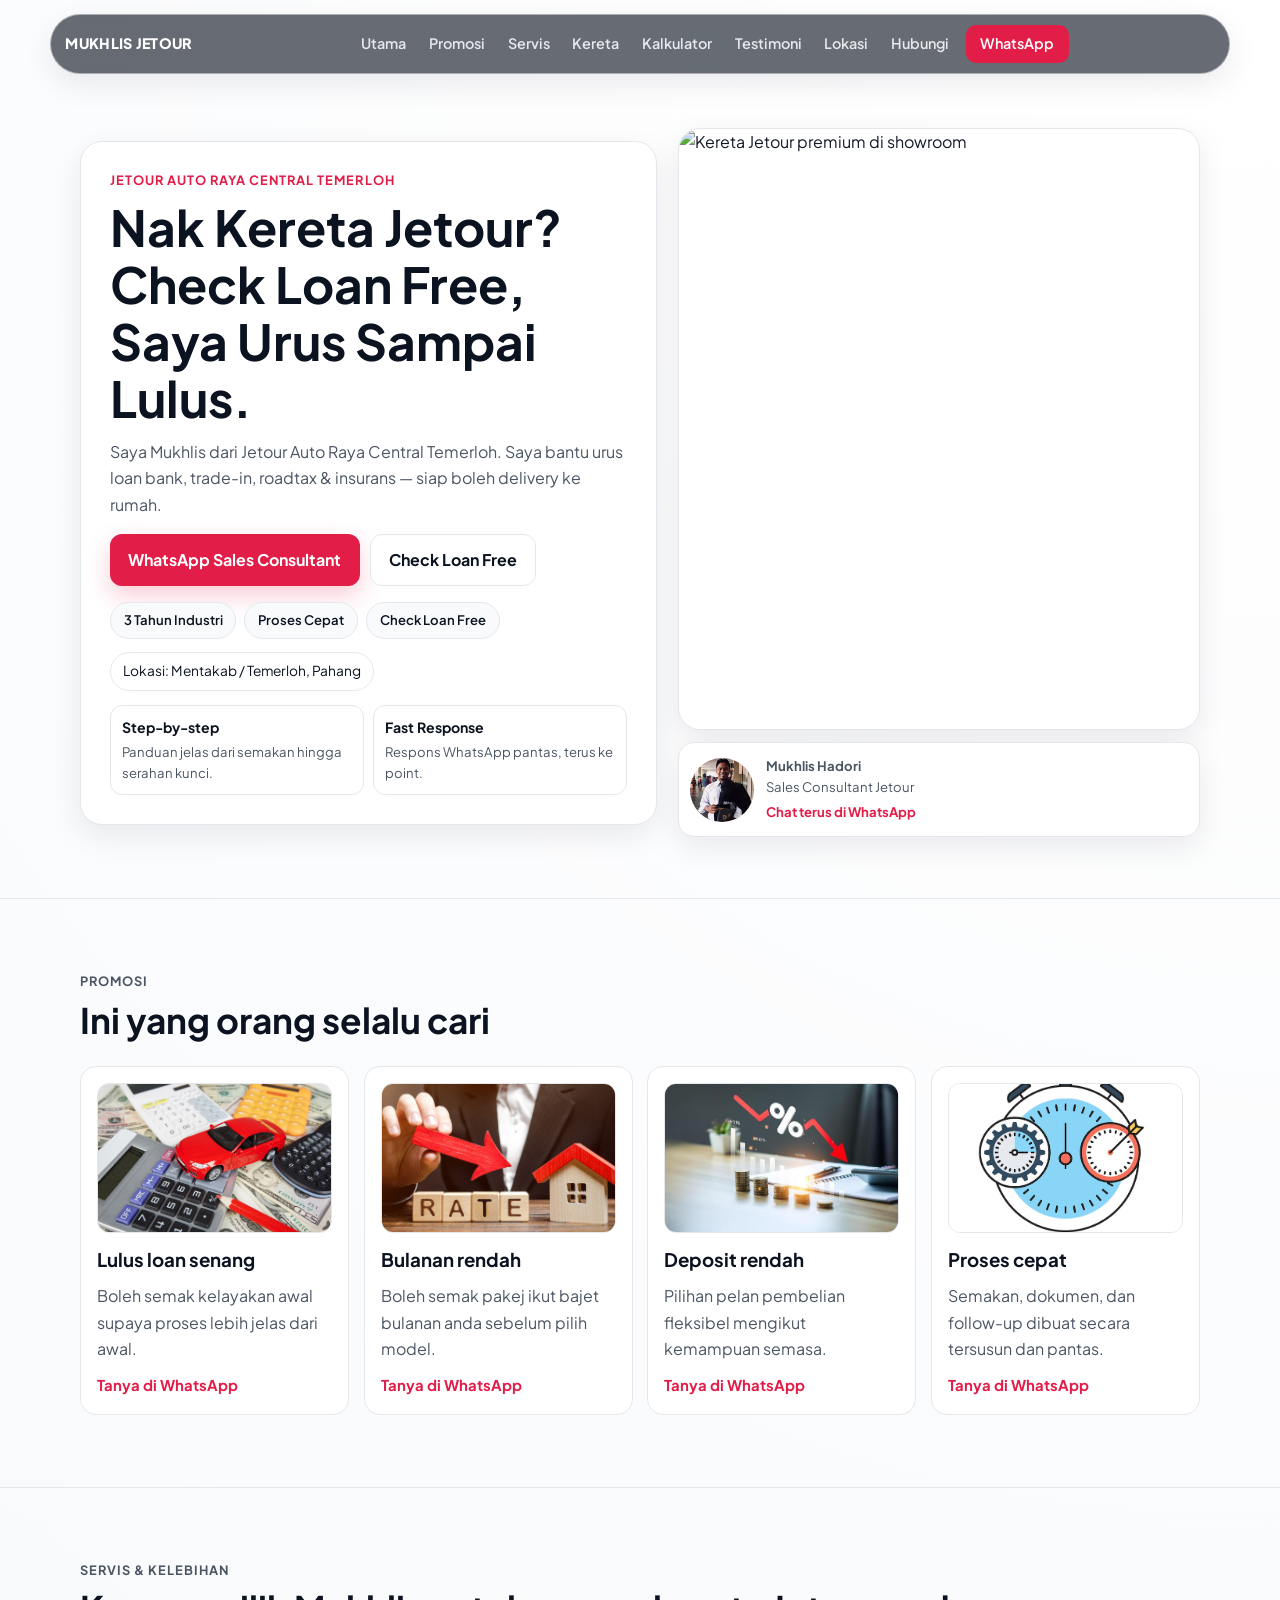
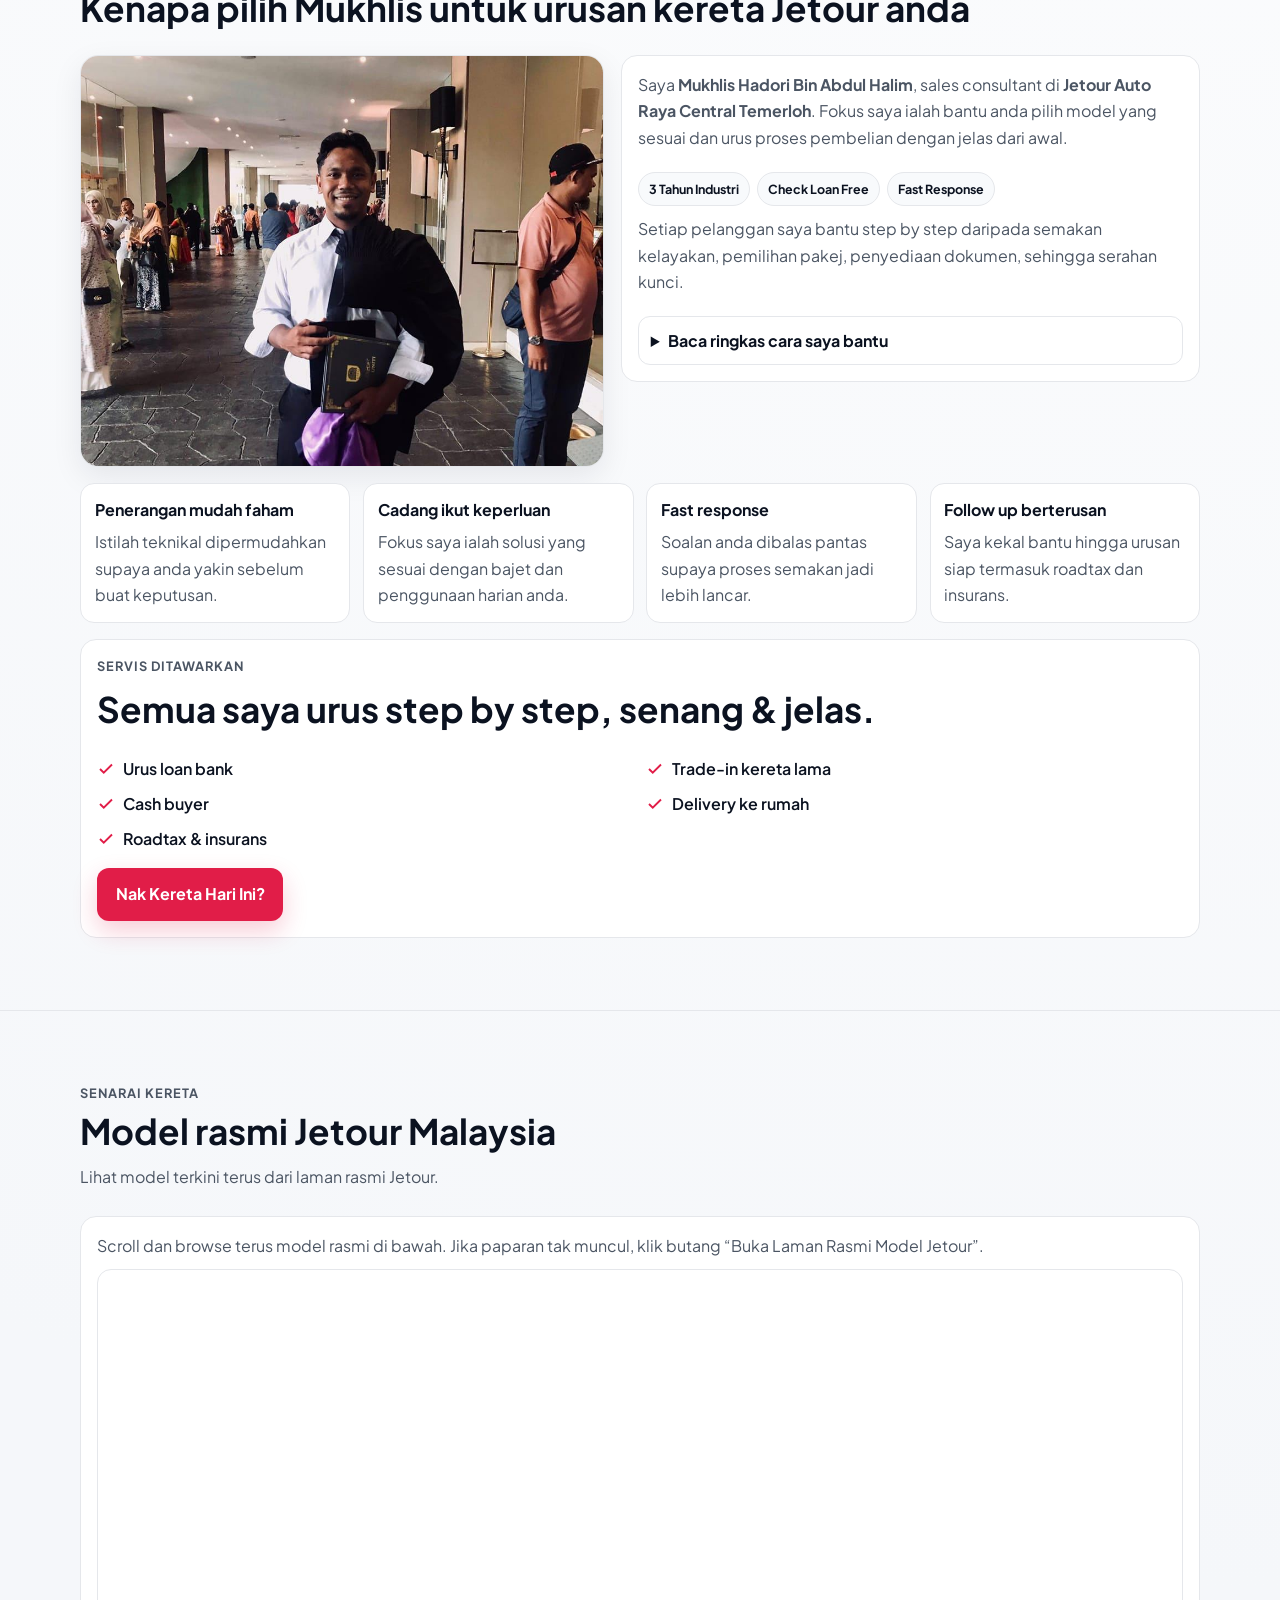
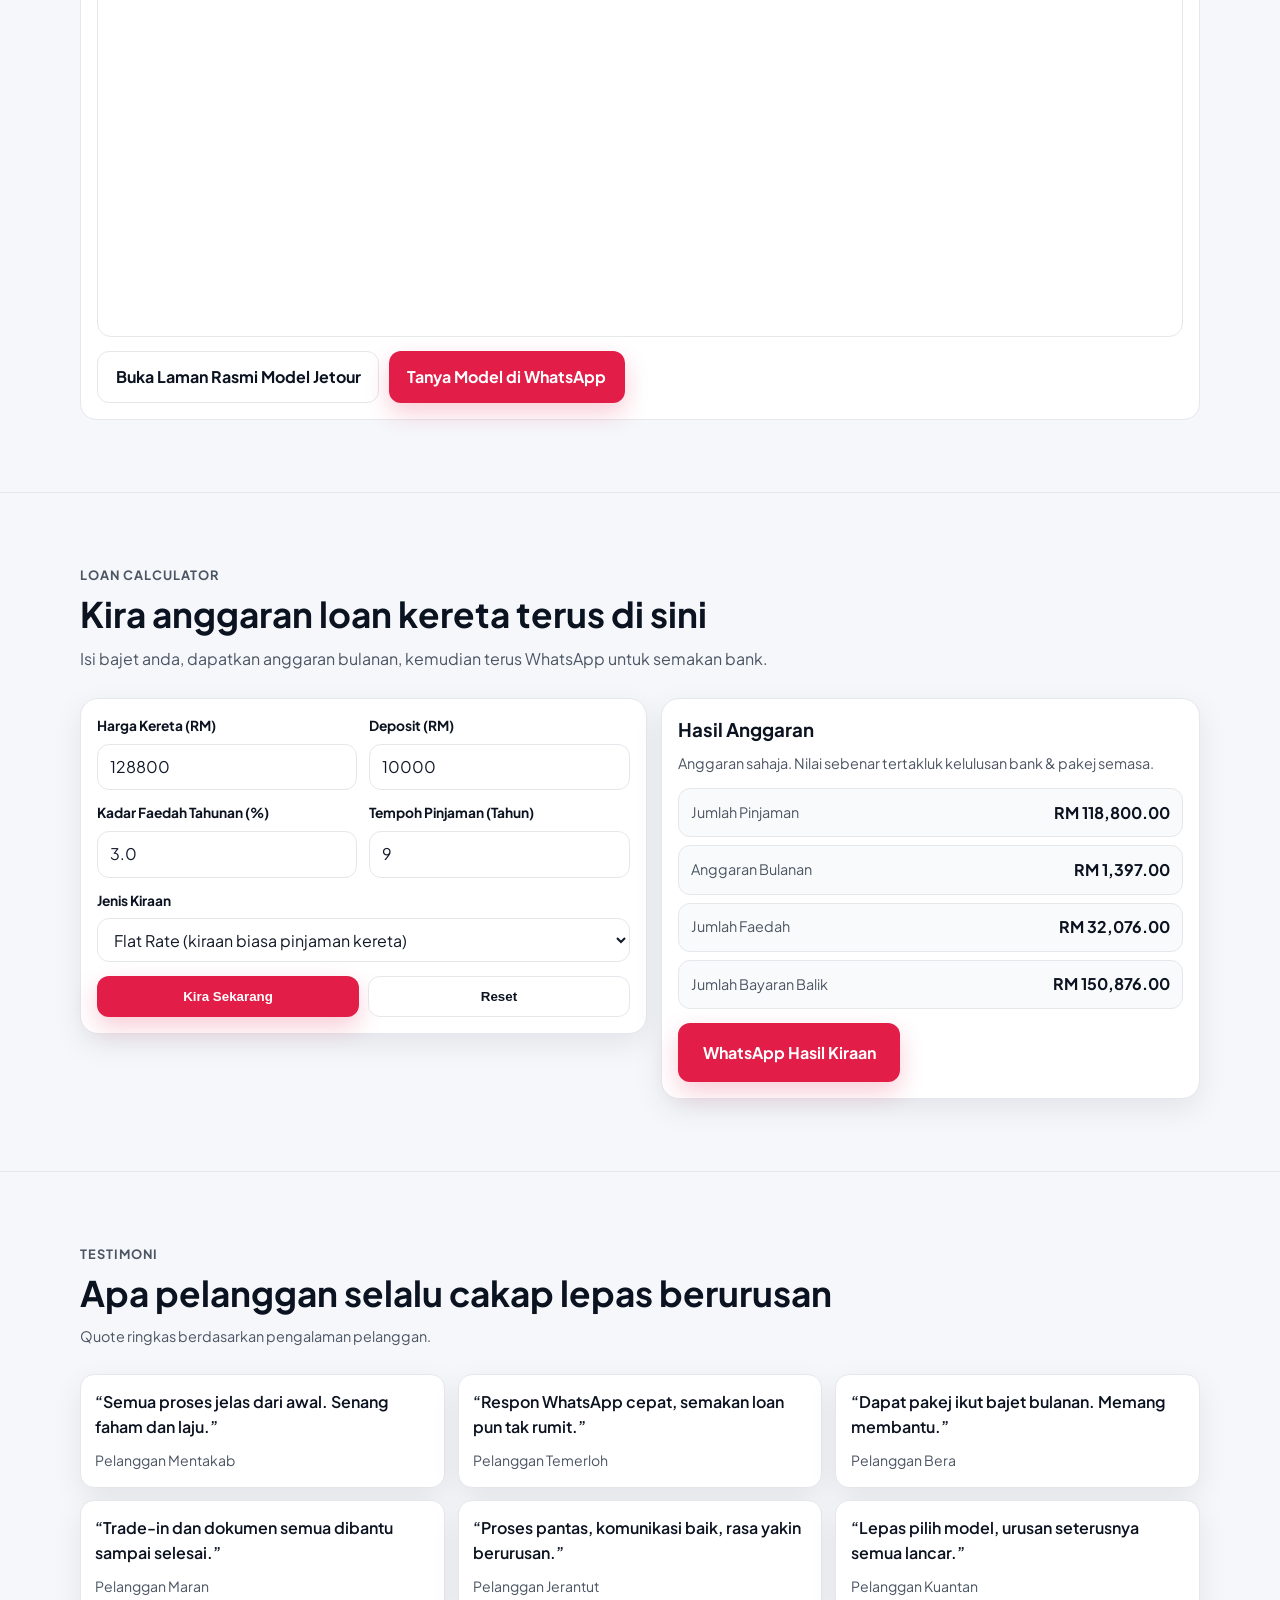
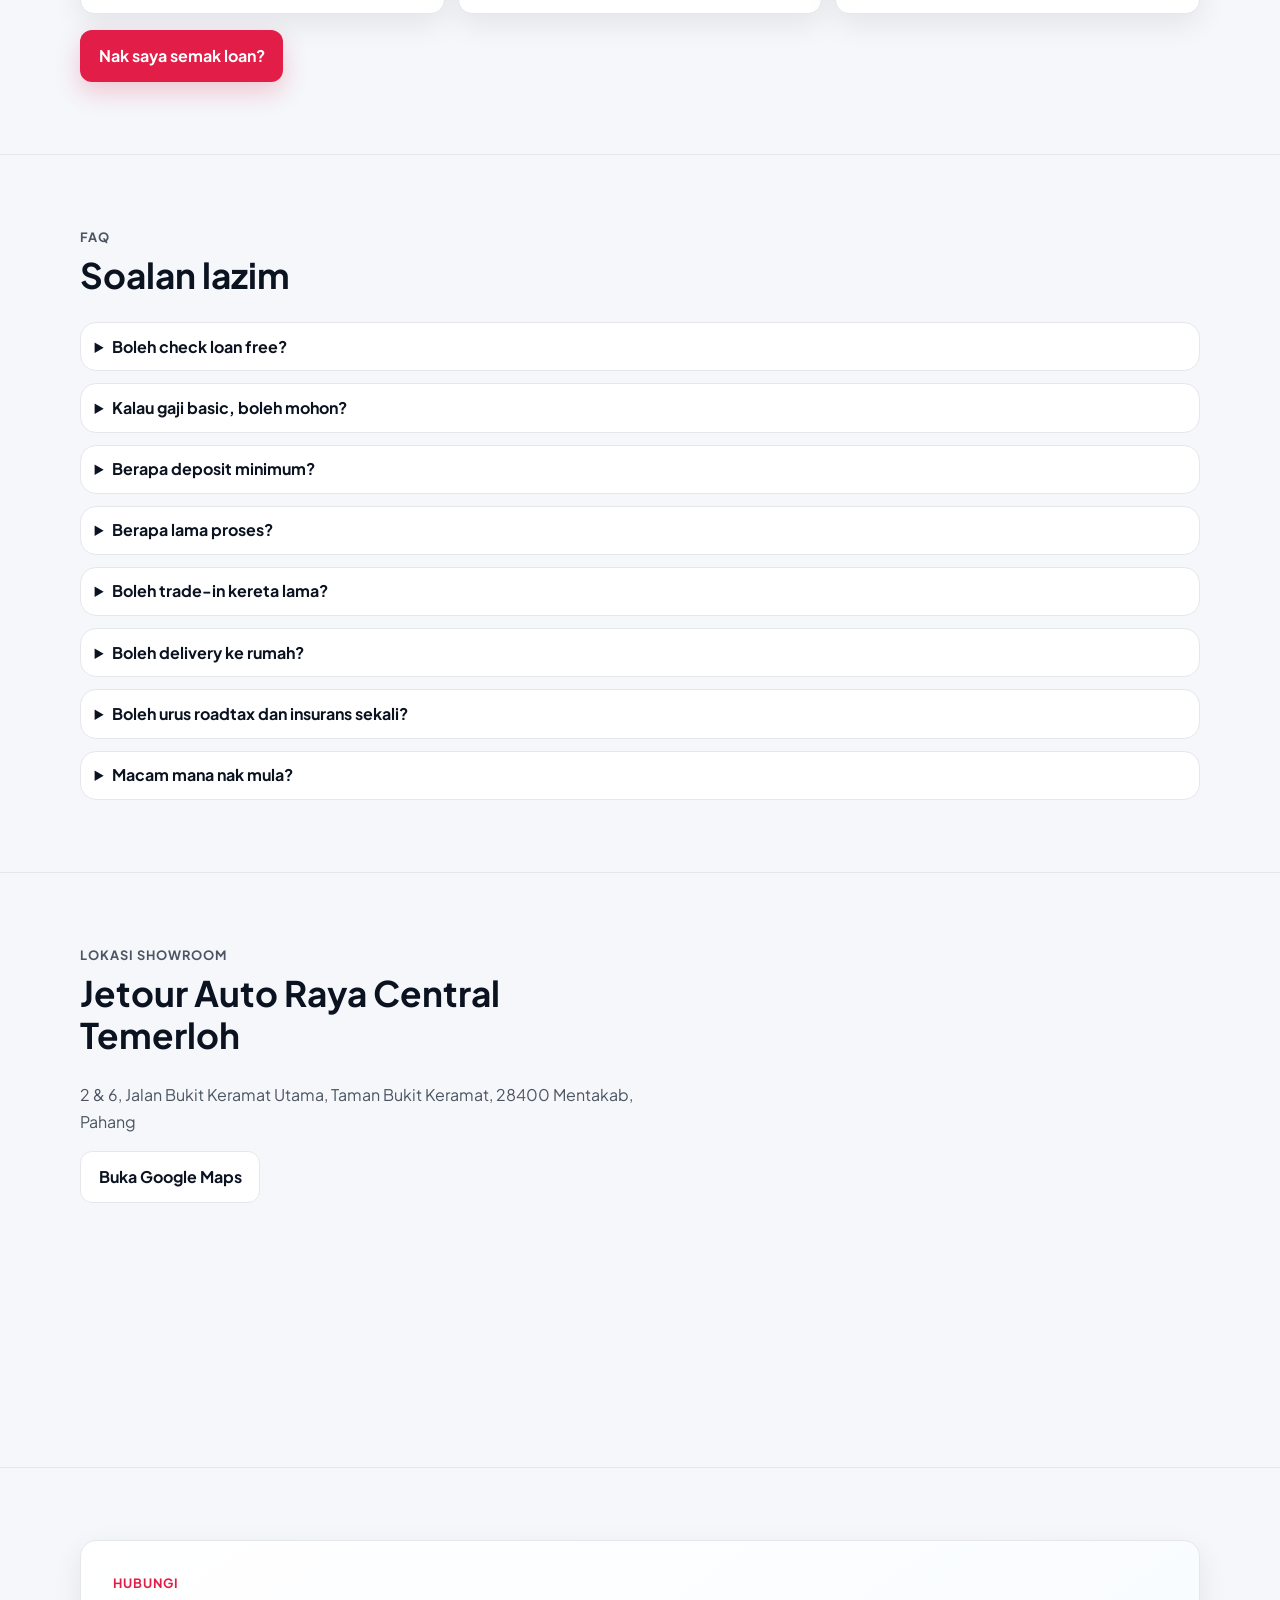
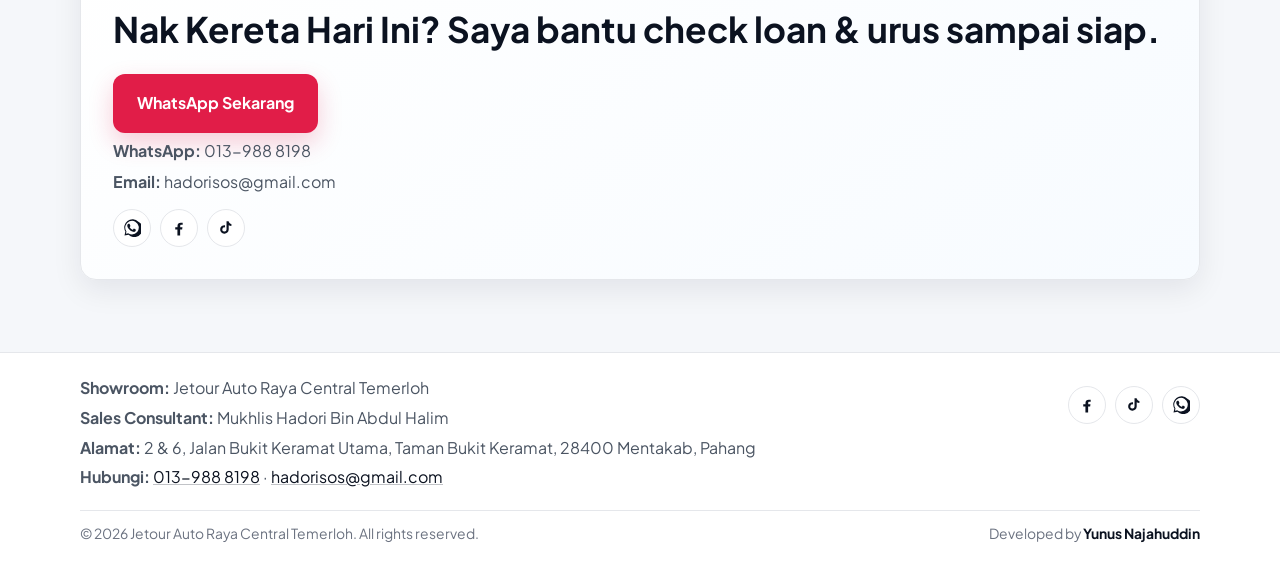
==== index.html @ 00e3b417 "first push" ====
<!DOCTYPE html>
<html lang="ms">
  <head>
    <meta charset="UTF-8" />
    <meta name="viewport" content="width=device-width, initial-scale=1.0" />
    <title>Mukhlis Hadori | Jetour Auto Raya Central Temerloh - Check Loan Free</title>
    <meta
      name="description"
      content="Nak kereta Jetour? Mukhlis dari Jetour Auto Raya Central Temerloh bantu urus check loan free, trade-in, roadtax, insurans dan delivery ke rumah."
    />
    <meta
      name="keywords"
      content="Jetour Temerloh, kereta Jetour Pahang, check loan kereta free, Mukhlis Jetour, dealer kereta Mentakab"
    />
    <meta name="author" content="Mukhlis Hadori Bin Abdul Halim" />
    <link rel="canonical" href="https://jetour-temerloh.pages.dev/" />

    <meta property="og:type" content="website" />
    <meta property="og:title" content="Mukhlis Hadori | Jetour Auto Raya Central Temerloh" />
    <meta
      property="og:description"
      content="Loan senang, bulanan rendah, proses cepat. WhatsApp Mukhlis untuk check loan free kereta Jetour."
    />
    <meta property="og:url" content="https://jetour-temerloh.pages.dev/" />
    <meta property="og:image" content="https://jetour-temerloh.pages.dev/assets/hero-car.jpg" />
    <meta property="og:site_name" content="Jetour Auto Raya Central Temerloh" />

    <meta name="twitter:card" content="summary_large_image" />
    <meta name="twitter:title" content="Mukhlis Hadori | Jetour Auto Raya Central Temerloh" />
    <meta
      name="twitter:description"
      content="Check loan free, urus trade-in, roadtax, insurans, dan delivery kereta Jetour."
    />
    <meta name="twitter:image" content="https://jetour-temerloh.pages.dev/assets/hero-car.jpg" />

    <link rel="preconnect" href="https://fonts.googleapis.com" />
    <link rel="preconnect" href="https://fonts.gstatic.com" crossorigin />
    <link
      href="https://fonts.googleapis.com/css2?family=Plus+Jakarta+Sans:wght@400;500;600;700;800&display=swap"
      rel="stylesheet"
    />
    <link rel="stylesheet" href="styles.css" />
    <script src="script.js" defer></script>
  </head>
  <body>
    <a class="skip-link" href="#utama">Terus ke kandungan utama</a>

    <header class="site-header">
      <nav class="navbar" aria-label="Navigasi utama">
        <div class="nav-inner">
          <a href="#utama" class="brand" aria-label="Pergi ke Utama">MUKHLIS JETOUR</a>

          <button
            id="mobile-menu-btn"
            class="menu-btn"
            type="button"
            aria-expanded="false"
            aria-controls="mobile-menu"
            aria-label="Buka menu"
          >
            <span></span>
            <span></span>
            <span></span>
          </button>

          <div class="menu" id="mobile-menu">
            <a href="#utama">Utama</a>
            <a href="#promosi">Promosi</a>
            <a href="#servis">Servis</a>
            <a href="#kereta">Kereta</a>
            <a href="#kalkulator">Kalkulator</a>
            <a href="#testimoni">Testimoni</a>
            <a href="#lokasi">Lokasi</a>
            <a href="#hubungi">Hubungi</a>
            <a
              class="nav-wa"
              href="https://api.whatsapp.com/send?phone=60139888198&text=Hi%20Mukhlis,%20saya%20nak%20tanya%20kereta%20Jetour%20dan%20nak%20check%20loan%20free"
              target="_blank"
              rel="noopener"
              >WhatsApp</a
            >
          </div>
        </div>
      </nav>
    </header>

    <main>
      <section id="utama" class="hero reveal">
        <div class="container hero-grid">
          <div class="hero-content">
            <p class="eyebrow">JETOUR AUTO RAYA CENTRAL TEMERLOH</p>
            <h1>Nak Kereta Jetour? Check Loan Free, Saya Urus Sampai Lulus.</h1>
            <p class="lead">
              Saya Mukhlis dari Jetour Auto Raya Central Temerloh. Saya bantu urus loan bank,
              trade-in, roadtax &amp; insurans — siap boleh delivery ke rumah.
            </p>

            <div class="hero-cta">
              <a
                class="btn btn-primary"
                href="https://api.whatsapp.com/send?phone=60139888198&text=Hi%20Mukhlis,%20saya%20nak%20tanya%20kereta%20Jetour%20dan%20nak%20check%20loan%20free"
                target="_blank"
                rel="noopener"
                >WhatsApp Sales Consultant</a
              >
              <a
                class="btn btn-outline"
                href="https://api.whatsapp.com/send?phone=60139888198&text=Hi%20Mukhlis,%20saya%20nak%20tanya%20kereta%20Jetour%20dan%20nak%20check%20loan%20free"
                target="_blank"
                rel="noopener"
                >Check Loan Free</a
              >
            </div>

            <div class="trust-chips" role="list" aria-label="Sebab pilih kami">
              <span role="listitem">3 Tahun Industri</span>
              <span role="listitem">Proses Cepat</span>
              <span role="listitem">Check Loan Free</span>
            </div>

            <p class="location-pill">Lokasi: Mentakab / Temerloh, Pahang</p>

            <div class="hero-metrics" aria-label="Nilai utama servis">
              <div class="metric-item">
                <strong>Step-by-step</strong>
                <span>Panduan jelas dari semakan hingga serahan kunci.</span>
              </div>
              <div class="metric-item">
                <strong>Fast Response</strong>
                <span>Respons WhatsApp pantas, terus ke point.</span>
              </div>
            </div>
          </div>

          <div class="hero-media">
            <div class="hero-image-card">
              <img
                src="/assets/herosection/1316063.jpg"
                alt="Kereta Jetour premium di showroom"
                width="800"
                height="600"
                fetchpriority="high"
              />
            </div>
            <div class="seller-card">
              <div class="seller-avatar">
                <img
                  src="/assets/herosection/393775281_209796355467315_905659232367112354_n.jpg"
                  alt="Mukhlis Hadori, sales consultant Jetour"
                  width="120"
                  height="120"
                  loading="lazy"
                />
              </div>
              <div>
                <p class="seller-name">Mukhlis Hadori</p>
                <p>Sales Consultant Jetour</p>
                <a
                  class="seller-link"
                  href="https://api.whatsapp.com/send?phone=60139888198&text=Hi%20Mukhlis,%20saya%20nak%20tanya%20kereta%20Jetour%20dan%20nak%20check%20loan%20free"
                  target="_blank"
                  rel="noopener"
                  >Chat terus di WhatsApp</a
                >
              </div>
            </div>
          </div>
        </div>
      </section>

      <section id="promosi" class="section reveal">
        <div class="container">
          <div class="section-heading">
            <p class="eyebrow">PROMOSI</p>
            <h2>Ini yang orang selalu cari</h2>
          </div>
          <div class="promo-grid">
            <article class="card">
              <img
                class="promo-thumb"
                src="/assets/promosi/shutterstock_163499951.webp"
                alt="Ilustrasi lulus loan senang"
                width="640"
                height="360"
                loading="lazy"
              />
              <h3>Lulus loan senang</h3>
              <p>Boleh semak kelayakan awal supaya proses lebih jelas dari awal.</p>
              <a
                href="https://api.whatsapp.com/send?phone=60139888198&text=Hi%20Mukhlis,%20saya%20nak%20tanya%20kereta%20Jetour%20dan%20nak%20check%20loan%20free"
                target="_blank"
                rel="noopener"
                >Tanya di WhatsApp</a
              >
            </article>
            <article class="card">
              <img
                class="promo-thumb"
                src="/assets/promosi/businessman-holding-the-down-arrow-on-wooden-blocks-with-the-word-picture-id1140137817-1.jpg"
                alt="Ilustrasi bulanan rendah"
                width="640"
                height="360"
                loading="lazy"
              />
              <h3>Bulanan rendah</h3>
              <p>Boleh semak pakej ikut bajet bulanan anda sebelum pilih model.</p>
              <a
                href="https://api.whatsapp.com/send?phone=60139888198&text=Hi%20Mukhlis,%20saya%20nak%20tanya%20kereta%20Jetour%20dan%20nak%20check%20loan%20free"
                target="_blank"
                rel="noopener"
                >Tanya di WhatsApp</a
              >
            </article>
            <article class="card">
              <img
                class="promo-thumb"
                src="/assets/promosi/low-risk-investment-concept-stacks-of-coins-and-an-arrow-graph-pointing-down-to-the-lowest-point-reduce-financial-risk-for-investments-and-capital-risky-investment-photo.jpeg"
                alt="Ilustrasi deposit rendah"
                width="640"
                height="360"
                loading="lazy"
              />
              <h3>Deposit rendah</h3>
              <p>Pilihan pelan pembelian fleksibel mengikut kemampuan semasa.</p>
              <a
                href="https://api.whatsapp.com/send?phone=60139888198&text=Hi%20Mukhlis,%20saya%20nak%20tanya%20kereta%20Jetour%20dan%20nak%20check%20loan%20free"
                target="_blank"
                rel="noopener"
                >Tanya di WhatsApp</a
              >
            </article>
            <article class="card">
              <img
                class="promo-thumb"
                src="/assets/promosi/fast-processing-flat-vector-icon_9206-414.avif"
                alt="Ilustrasi proses cepat"
                width="640"
                height="360"
                loading="lazy"
              />
              <h3>Proses cepat</h3>
              <p>Semakan, dokumen, dan follow-up dibuat secara tersusun dan pantas.</p>
              <a
                href="https://api.whatsapp.com/send?phone=60139888198&text=Hi%20Mukhlis,%20saya%20nak%20tanya%20kereta%20Jetour%20dan%20nak%20check%20loan%20free"
                target="_blank"
                rel="noopener"
                >Tanya di WhatsApp</a
              >
            </article>
          </div>
        </div>
      </section>

      <section id="servis" class="section reveal">
        <div class="container">
          <div class="section-heading">
            <p class="eyebrow">SERVIS &amp; KELEBIHAN</p>
            <h2>Kenapa pilih Mukhlis untuk urusan kereta Jetour anda</h2>
          </div>

          <div class="about-mukhlis">
            <div class="about-mukhlis-media">
              <figure class="about-single-photo">
                <img
                  src="/assets/herosection/393775281_209796355467315_905659232367112354_n.jpg"
                  loading="lazy"
                  alt="Potret Mukhlis Hadori di showroom"
                />
              </figure>
            </div>

            <article class="about-mukhlis-story card-plain">
              <p class="about-mukhlis-lead">
                Saya <strong>Mukhlis Hadori Bin Abdul Halim</strong>, sales consultant di
                <strong>Jetour Auto Raya Central Temerloh</strong>. Fokus saya ialah bantu anda
                pilih model yang sesuai dan urus proses pembelian dengan jelas dari awal.
              </p>
              <div class="about-stats" aria-label="Kelebihan utama Mukhlis">
                <span>3 Tahun Industri</span>
                <span>Check Loan Free</span>
                <span>Fast Response</span>
              </div>
              <p>
                Setiap pelanggan saya bantu step by step daripada semakan kelayakan, pemilihan
                pakej, penyediaan dokumen, sehingga serahan kunci.
              </p>
              <details class="about-more">
                <summary>Baca ringkas cara saya bantu</summary>
                <p>
                  Saya utamakan penerangan mudah faham supaya anda tahu pilihan terbaik ikut bajet
                  dan komitmen semasa.
                </p>
                <p>
                  Untuk soalan “Ada panel bank?”, jawapan saya: boleh semak kelayakan dengan
                  beberapa pilihan bank.
                </p>
              </details>
            </article>
          </div>

          <div class="trust-grid">
            <article class="mini-card">
              <h3>Penerangan mudah faham</h3>
              <p>Istilah teknikal dipermudahkan supaya anda yakin sebelum buat keputusan.</p>
            </article>
            <article class="mini-card">
              <h3>Cadang ikut keperluan</h3>
              <p>Fokus saya ialah solusi yang sesuai dengan bajet dan penggunaan harian anda.</p>
            </article>
            <article class="mini-card">
              <h3>Fast response</h3>
              <p>Soalan anda dibalas pantas supaya proses semakan jadi lebih lancar.</p>
            </article>
            <article class="mini-card">
              <h3>Follow up berterusan</h3>
              <p>Saya kekal bantu hingga urusan siap termasuk roadtax dan insurans.</p>
            </article>
          </div>

          <article class="services-showcase card-plain">
            <div class="section-heading">
              <p class="eyebrow">SERVIS DITAWARKAN</p>
              <h2>Semua saya urus step by step, senang &amp; jelas.</h2>
            </div>
            <ul class="checklist" aria-label="Servis utama">
              <li>
                <svg viewBox="0 0 24 24" aria-hidden="true"><path d="M20 6L9 17l-5-5" /></svg>
                Urus loan bank
              </li>
              <li>
                <svg viewBox="0 0 24 24" aria-hidden="true"><path d="M20 6L9 17l-5-5" /></svg>
                Trade-in kereta lama
              </li>
              <li>
                <svg viewBox="0 0 24 24" aria-hidden="true"><path d="M20 6L9 17l-5-5" /></svg>
                Cash buyer
              </li>
              <li>
                <svg viewBox="0 0 24 24" aria-hidden="true"><path d="M20 6L9 17l-5-5" /></svg>
                Delivery ke rumah
              </li>
              <li>
                <svg viewBox="0 0 24 24" aria-hidden="true"><path d="M20 6L9 17l-5-5" /></svg>
                Roadtax &amp; insurans
              </li>
            </ul>
            <a
              class="btn btn-primary"
              href="https://api.whatsapp.com/send?phone=60139888198&text=Hi%20Mukhlis,%20saya%20nak%20tanya%20kereta%20Jetour%20dan%20nak%20check%20loan%20free"
              target="_blank"
              rel="noopener"
              >Nak Kereta Hari Ini?</a
            >
          </article>
        </div>
      </section>

      <section id="kereta" class="section reveal">
        <div class="container">
          <div class="section-heading">
            <p class="eyebrow">SENARAI KERETA</p>
            <h2>Model rasmi Jetour Malaysia</h2>
            <p>Lihat model terkini terus dari laman rasmi Jetour.</p>
          </div>

          <article class="models-embed card-plain">
            <p class="models-note">
              Scroll dan browse terus model rasmi di bawah. Jika paparan tak muncul, klik butang
              “Buka Laman Rasmi Model Jetour”.
            </p>
            <div class="models-frame-wrap">
              <iframe
                class="models-frame"
                src="https://models.jetour.com.my/"
                title="Model rasmi Jetour Malaysia"
                loading="lazy"
                referrerpolicy="strict-origin-when-cross-origin"
              ></iframe>
            </div>
            <div class="models-actions">
              <a
                class="btn btn-outline"
                href="https://models.jetour.com.my/"
                target="_blank"
                rel="noopener noreferrer"
                >Buka Laman Rasmi Model Jetour</a
              >
              <a
                class="btn btn-primary"
                href="https://api.whatsapp.com/send?phone=60139888198&text=Hi%20Mukhlis,%20saya%20nak%20tanya%20model%20Jetour%20yang%20sesuai%20untuk%20saya%20dan%20nak%20check%20loan%20free"
                target="_blank"
                rel="noopener"
                >Tanya Model di WhatsApp</a
              >
            </div>
          </article>
        </div>
      </section>

      <section id="kalkulator" class="section reveal">
        <div class="container">
          <div class="section-heading">
            <p class="eyebrow">LOAN CALCULATOR</p>
            <h2>Kira anggaran loan kereta terus di sini</h2>
            <p>Isi bajet anda, dapatkan anggaran bulanan, kemudian terus WhatsApp untuk semakan bank.</p>
          </div>

          <div class="loan-calc-wrap">
            <form id="loanForm" class="loan-form" novalidate>
              <div class="form-grid">
                <div class="form-field">
                  <label for="carPrice">Harga Kereta (RM)</label>
                  <input id="carPrice" name="car_price" type="number" min="10000" step="100" value="128800" required />
                </div>

                <div class="form-field">
                  <label for="downPayment">Deposit (RM)</label>
                  <input id="downPayment" name="down_payment" type="number" min="0" step="100" value="10000" required />
                </div>

                <div class="form-field">
                  <label for="interestRate">Kadar Faedah Tahunan (%)</label>
                  <input id="interestRate" name="interest_rate" type="number" min="0" step="0.1" value="3.0" required />
                </div>

                <div class="form-field">
                  <label for="loanYears">Tempoh Pinjaman (Tahun)</label>
                  <input id="loanYears" name="loan_years" type="number" min="1" max="9" step="1" value="9" required />
                </div>

                <div class="form-field full">
                  <label for="calcType">Jenis Kiraan</label>
                  <select id="calcType" name="calc_type">
                    <option value="flat">Flat Rate (kiraan biasa pinjaman kereta)</option>
                    <option value="reducing">Reducing Balance</option>
                  </select>
                </div>
              </div>

              <div class="calc-actions">
                <button class="btn btn-primary" type="submit">Kira Sekarang</button>
                <button class="btn btn-outline" type="reset">Reset</button>
              </div>
            </form>

            <aside class="calc-result" aria-live="polite" aria-atomic="true">
              <h3>Hasil Anggaran</h3>
              <p class="calc-note">Anggaran sahaja. Nilai sebenar tertakluk kelulusan bank &amp; pakej semasa.</p>

              <div class="result-list">
                <div class="result-item">
                  <span>Jumlah Pinjaman</span>
                  <strong id="loanPrincipalOut">RM0</strong>
                </div>
                <div class="result-item">
                  <span>Anggaran Bulanan</span>
                  <strong id="monthlyOut">RM0</strong>
                </div>
                <div class="result-item">
                  <span>Jumlah Faedah</span>
                  <strong id="interestOut">RM0</strong>
                </div>
                <div class="result-item">
                  <span>Jumlah Bayaran Balik</span>
                  <strong id="totalOut">RM0</strong>
                </div>
              </div>

              <a
                id="calcWhatsApp"
                class="btn btn-primary btn-large"
                href="https://api.whatsapp.com/send?phone=60139888198&text=Hi%20Mukhlis,%20saya%20nak%20tanya%20kereta%20Jetour%20dan%20nak%20check%20loan%20free"
                target="_blank"
                rel="noopener"
                >WhatsApp Hasil Kiraan</a
              >
            </aside>
          </div>
        </div>
      </section>

      <section id="testimoni" class="section reveal">
        <div class="container">
          <div class="section-heading">
            <p class="eyebrow">TESTIMONI</p>
            <h2>Apa pelanggan selalu cakap lepas berurusan</h2>
            <p class="small-note">Quote ringkas berdasarkan pengalaman pelanggan.</p>
          </div>

          <div class="quote-grid">
            <blockquote class="quote-card">
              <p>“Semua proses jelas dari awal. Senang faham dan laju.”</p>
              <cite>Pelanggan Mentakab</cite>
            </blockquote>
            <blockquote class="quote-card">
              <p>“Respon WhatsApp cepat, semakan loan pun tak rumit.”</p>
              <cite>Pelanggan Temerloh</cite>
            </blockquote>
            <blockquote class="quote-card">
              <p>“Dapat pakej ikut bajet bulanan. Memang membantu.”</p>
              <cite>Pelanggan Bera</cite>
            </blockquote>
            <blockquote class="quote-card">
              <p>“Trade-in dan dokumen semua dibantu sampai selesai.”</p>
              <cite>Pelanggan Maran</cite>
            </blockquote>
            <blockquote class="quote-card">
              <p>“Proses pantas, komunikasi baik, rasa yakin berurusan.”</p>
              <cite>Pelanggan Jerantut</cite>
            </blockquote>
            <blockquote class="quote-card">
              <p>“Lepas pilih model, urusan seterusnya semua lancar.”</p>
              <cite>Pelanggan Kuantan</cite>
            </blockquote>
          </div>

          <div class="centered-cta">
            <a
              class="btn btn-primary"
              href="https://api.whatsapp.com/send?phone=60139888198&text=Hi%20Mukhlis,%20saya%20nak%20tanya%20kereta%20Jetour%20dan%20nak%20check%20loan%20free"
              target="_blank"
              rel="noopener"
              >Nak saya semak loan?</a
            >
          </div>
        </div>
      </section>

      <section id="faq" class="section reveal">
        <div class="container">
          <div class="section-heading">
            <p class="eyebrow">FAQ</p>
            <h2>Soalan lazim</h2>
          </div>
          <div class="faq-list">
            <details>
              <summary>Boleh check loan free?</summary>
              <p>Boleh. WhatsApp saya untuk semakan awal kelayakan tanpa caj.</p>
            </details>
            <details>
              <summary>Kalau gaji basic, boleh mohon?</summary>
              <p>Boleh cuba semak dulu, saya bantu nilai pilihan bank yang sesuai.</p>
            </details>
            <details>
              <summary>Berapa deposit minimum?</summary>
              <p>Deposit bergantung model dan pakej. Boleh tanya saya untuk kiraan terkini.</p>
            </details>
            <details>
              <summary>Berapa lama proses?</summary>
              <p>Biasanya cepat jika dokumen lengkap. Saya akan guide langkah demi langkah.</p>
            </details>
            <details>
              <summary>Boleh trade-in kereta lama?</summary>
              <p>Boleh. Saya bantu semak nilai trade-in dan sesuaikan pelan pembelian.</p>
            </details>
            <details>
              <summary>Boleh delivery ke rumah?</summary>
              <p>Boleh, bergantung lokasi. Kita boleh atur proses serah kereta dengan selamat.</p>
            </details>
            <details>
              <summary>Boleh urus roadtax dan insurans sekali?</summary>
              <p>Ya, urusan roadtax dan insurans boleh disediakan dalam satu aliran proses.</p>
            </details>
            <details>
              <summary>Macam mana nak mula?</summary>
              <p>Terus klik WhatsApp, saya akan bantu semak keperluan anda sekarang.</p>
            </details>
          </div>
        </div>
      </section>

      <section id="lokasi" class="section reveal">
        <div class="container two-col location-wrap">
          <div>
            <div class="section-heading">
              <p class="eyebrow">LOKASI SHOWROOM</p>
              <h2>Jetour Auto Raya Central Temerloh</h2>
            </div>
            <p>
              2 &amp; 6, Jalan Bukit Keramat Utama, Taman Bukit Keramat, 28400 Mentakab, Pahang
            </p>
            <div class="location-actions">
              <a
                class="btn btn-outline"
                href="https://www.google.com/maps/search/?api=1&query=2%20%26%206%2C%20Jalan%20Bukit%20Keramat%20Utama%2C%20Taman%20Bukit%20Keramat%2C%2028400%20Mentakab%2C%20Pahang"
                target="_blank"
                rel="noopener"
                >Buka Google Maps</a
              >
            </div>
          </div>
          <div class="map-frame">
            <iframe
              title="Peta lokasi Jetour Auto Raya Central Temerloh"
              src="https://www.google.com/maps?q=2%20%26%206%2C%20Jalan%20Bukit%20Keramat%20Utama%2C%20Taman%20Bukit%20Keramat%2C%2028400%20Mentakab%2C%20Pahang&output=embed"
              width="600"
              height="450"
              style="border: 0"
              loading="lazy"
              referrerpolicy="no-referrer-when-downgrade"
            ></iframe>
          </div>
        </div>
      </section>

      <section id="hubungi" class="section reveal">
        <div class="container">
          <div class="final-cta">
            <p class="eyebrow">HUBUNGI</p>
            <h2>Nak Kereta Hari Ini? Saya bantu check loan &amp; urus sampai siap.</h2>
            <a
              class="btn btn-primary btn-large"
              href="https://api.whatsapp.com/send?phone=60139888198&text=Hi%20Mukhlis,%20saya%20nak%20tanya%20kereta%20Jetour%20dan%20nak%20check%20loan%20free"
              target="_blank"
              rel="noopener"
              >WhatsApp Sekarang</a
            >
            <div class="contact-meta">
              <p><strong>WhatsApp:</strong> <a href="tel:+60139888198">013-988 8198</a></p>
              <p><strong>Email:</strong> <a href="mailto:hadorisos@gmail.com">hadorisos@gmail.com</a></p>
            </div>
            <div class="social-icons" aria-label="Media sosial">
              <a
                href="https://api.whatsapp.com/send?phone=60139888198&text=Hi%20Mukhlis,%20saya%20nak%20tanya%20kereta%20Jetour%20dan%20nak%20check%20loan%20free"
                target="_blank"
                rel="noopener"
                aria-label="WhatsApp"
                title="WhatsApp"
              >
                <svg viewBox="0 0 24 24" aria-hidden="true">
                  <path
                    d="M20.5 3.5A11 11 0 0 0 3.2 16.8L2 22l5.4-1.1A11 11 0 1 0 20.5 3.5Zm-8.5 17a9 9 0 0 1-4.6-1.3l-.3-.2-3.2.7.7-3.1-.2-.3A9 9 0 1 1 12 20.5Zm4.9-6.7c-.3-.2-1.7-.8-2-.9-.3-.1-.5-.2-.7.2s-.8.9-1 1.1c-.2.2-.3.2-.6.1a7.3 7.3 0 0 1-2.1-1.3 8 8 0 0 1-1.5-1.9c-.2-.3 0-.5.1-.6.1-.1.3-.3.4-.5l.3-.4c.1-.2.1-.4 0-.5 0-.2-.7-1.8-1-2.4-.2-.6-.5-.5-.7-.5h-.6c-.2 0-.5.1-.8.4-.3.3-1 1-1 2.4s1 2.8 1.1 3c.1.2 2 3.2 4.8 4.4 2.8 1.2 2.8.8 3.3.8s1.7-.7 2-1.4c.2-.7.2-1.3.1-1.4-.1-.1-.3-.2-.6-.3Z"
                  />
                </svg>
              </a>
              <a
                href="https://www.facebook.com/share/1C7mhakNX1/"
                target="_blank"
                rel="noopener"
                aria-label="Facebook"
                title="Facebook"
              >
                <svg viewBox="0 0 24 24" aria-hidden="true">
                  <path
                    d="M13.5 22v-8h2.7l.4-3h-3V9.1c0-.9.3-1.5 1.6-1.5h1.7V5c-.3 0-1.4-.1-2.6-.1-2.6 0-4.3 1.5-4.3 4.4V11H7v3h2.9v8h3.6Z"
                  />
                </svg>
              </a>
              <a
                href="https://www.tiktok.com/@jetourpahang?_r=1&_t=ZS-946rBHLVOPi"
                target="_blank"
                rel="noopener"
                aria-label="TikTok"
                title="TikTok"
              >
                <svg viewBox="0 0 24 24" aria-hidden="true">
                  <path
                    d="M15.5 3c.4 2 1.7 3.3 3.7 3.6v2.8a6.7 6.7 0 0 1-3.6-1v5.6a5.7 5.7 0 1 1-4.9-5.7v2.9a2.8 2.8 0 1 0 2 2.7V3h2.8Z"
                  />
                </svg>
              </a>
            </div>
          </div>
        </div>
      </section>
    </main>

    <footer class="site-footer">
      <div class="container footer-grid">
        <div class="footer-info">
          <p><strong>Showroom:</strong> Jetour Auto Raya Central Temerloh</p>
          <p><strong>Sales Consultant:</strong> Mukhlis Hadori Bin Abdul Halim</p>
          <p>
            <strong>Alamat:</strong> 2 &amp; 6, Jalan Bukit Keramat Utama, Taman Bukit Keramat,
            28400 Mentakab, Pahang
          </p>
          <p>
            <strong>Hubungi:</strong>
            <a href="tel:+60139888198">013-988 8198</a> ·
            <a href="mailto:hadorisos@gmail.com">hadorisos@gmail.com</a>
          </p>
        </div>
        <div class="social-icons" aria-label="Media sosial footer">
          <a
            href="https://www.facebook.com/share/1C7mhakNX1/"
            target="_blank"
            rel="noopener"
            aria-label="Facebook"
            title="Facebook"
          >
            <svg viewBox="0 0 24 24" aria-hidden="true">
              <path
                d="M13.5 22v-8h2.7l.4-3h-3V9.1c0-.9.3-1.5 1.6-1.5h1.7V5c-.3 0-1.4-.1-2.6-.1-2.6 0-4.3 1.5-4.3 4.4V11H7v3h2.9v8h3.6Z"
              />
            </svg>
          </a>
          <a
            href="https://www.tiktok.com/@jetourpahang?_r=1&_t=ZS-946rBHLVOPi"
            target="_blank"
            rel="noopener"
            aria-label="TikTok"
            title="TikTok"
          >
            <svg viewBox="0 0 24 24" aria-hidden="true">
              <path
                d="M15.5 3c.4 2 1.7 3.3 3.7 3.6v2.8a6.7 6.7 0 0 1-3.6-1v5.6a5.7 5.7 0 1 1-4.9-5.7v2.9a2.8 2.8 0 1 0 2 2.7V3h2.8Z"
              />
            </svg>
          </a>
          <a
            href="https://api.whatsapp.com/send?phone=60139888198&text=Hi%20Mukhlis,%20saya%20nak%20tanya%20kereta%20Jetour%20dan%20nak%20check%20loan%20free"
            target="_blank"
            rel="noopener"
            aria-label="WhatsApp"
            title="WhatsApp"
          >
            <svg viewBox="0 0 24 24" aria-hidden="true">
              <path
                d="M20.5 3.5A11 11 0 0 0 3.2 16.8L2 22l5.4-1.1A11 11 0 1 0 20.5 3.5Zm-8.5 17a9 9 0 0 1-4.6-1.3l-.3-.2-3.2.7.7-3.1-.2-.3A9 9 0 1 1 12 20.5Zm4.9-6.7c-.3-.2-1.7-.8-2-.9-.3-.1-.5-.2-.7.2s-.8.9-1 1.1c-.2.2-.3.2-.6.1a7.3 7.3 0 0 1-2.1-1.3 8 8 0 0 1-1.5-1.9c-.2-.3 0-.5.1-.6.1-.1.3-.3.4-.5l.3-.4c.1-.2.1-.4 0-.5 0-.2-.7-1.8-1-2.4-.2-.6-.5-.5-.7-.5h-.6c-.2 0-.5.1-.8.4-.3.3-1 1-1 2.4s1 2.8 1.1 3c.1.2 2 3.2 4.8 4.4 2.8 1.2 2.8.8 3.3.8s1.7-.7 2-1.4c.2-.7.2-1.3.1-1.4-.1-.1-.3-.2-.6-.3Z"
              />
            </svg>
          </a>
        </div>
      </div>
      <div class="container footer-bottom">
        <p class="footer-note">&copy; 2026 Jetour Auto Raya Central Temerloh. All rights reserved.</p>
        <p class="footer-dev">
          Developed by
          <a
            href="https://www.instagram.com/yunusnajahuddin/"
            target="_blank"
            rel="noopener noreferrer"
            >Yunus Najahuddin</a
          >
        </p>
      </div>
    </footer>

    <button id="backToTop" class="back-to-top" type="button" aria-label="Kembali ke atas">
      <svg viewBox="0 0 24 24" aria-hidden="true"><path d="M12 6l-7 7 1.4 1.4L12 8.8l5.6 5.6L19 13z" /></svg>
    </button>
  </body>
</html>
---- styles.css ----
:root {
  --bg: #f5f7fa;
  --surface: #ffffff;
  --primary: #0b1220;
  --accent: #e11d48;
  --text: #111827;
  --muted: #4b5563;
  --border: #e5e7eb;
  --radius: 16px;
  --shadow-soft: 0 10px 30px rgba(11, 18, 32, 0.08);
  --shadow-strong: 0 14px 38px rgba(11, 18, 32, 0.16);
}

* {
  box-sizing: border-box;
}

html {
  scroll-behavior: smooth;
  max-width: 100%;
  overflow-x: hidden;
}

body {
  margin: 0;
  font-family: "Plus Jakarta Sans", sans-serif;
  color: var(--text);
  background: radial-gradient(circle at top right, #ffffff 0%, var(--bg) 45%), var(--bg);
  line-height: 1.65;
  max-width: 100%;
  overflow-x: hidden;
}

img {
  max-width: 100%;
  display: block;
  border-radius: 12px;
}

a {
  color: inherit;
  text-decoration: none;
}

a:focus-visible,
button:focus-visible,
summary:focus-visible {
  outline: 3px solid color-mix(in srgb, var(--accent) 60%, white 40%);
  outline-offset: 3px;
}

.skip-link {
  position: absolute;
  left: 12px;
  top: -48px;
  background: var(--primary);
  color: #fff;
  padding: 8px 12px;
  border-radius: 9999px;
  z-index: 1000;
}

.skip-link:focus {
  top: 12px;
}

.container {
  width: min(1120px, calc(100% - 2rem));
  max-width: 100%;
  margin-inline: auto;
}

.section {
  padding: 4.5rem 0;
  border-top: 1px solid var(--border);
}

.eyebrow {
  margin: 0;
  letter-spacing: 0.08em;
  text-transform: uppercase;
  color: var(--accent);
  font-weight: 700;
  font-size: 0.8rem;
}

.section-heading {
  margin-bottom: 1.6rem;
}

.section-heading h2 {
  margin: 0.4rem 0 0.7rem;
  font-size: clamp(1.55rem, 3.6vw, 2.2rem);
  line-height: 1.2;
  color: var(--primary);
}

.section-heading p {
  margin: 0;
  color: var(--muted);
}

.site-header {
  position: fixed;
  top: 0;
  left: 0;
  right: 0;
  z-index: 50;
  padding-top: 0.85rem;
}

.navbar {
  width: min(1180px, calc(100% - 1rem));
  margin-inline: auto;
  border-radius: 9999px;
  border: 1px solid rgba(255, 255, 255, 0.45);
  background: rgba(11, 18, 32, 0.62);
  backdrop-filter: blur(10px);
  box-shadow: var(--shadow-soft);
  transition: transform 0.25s ease, box-shadow 0.25s ease, background-color 0.25s ease;
}

.navbar.is-scrolled {
  transform: translateY(-2px) scale(0.98);
  box-shadow: var(--shadow-strong);
  background: rgba(11, 18, 32, 0.8);
}

.nav-inner {
  display: flex;
  align-items: center;
  justify-content: space-between;
  gap: 0.8rem;
  min-height: 58px;
  padding: 0.3rem 0.9rem;
}

.brand {
  color: #fff;
  font-size: 0.9rem;
  font-weight: 800;
  white-space: nowrap;
  max-width: calc(100% - 60px);
  overflow: hidden;
  text-overflow: ellipsis;
  letter-spacing: 0.02em;
}

.menu {
  position: absolute;
  top: calc(100% + 0.6rem);
  left: 0;
  right: 0;
  margin-inline: auto;
  width: min(96%, 420px);
  background: #fff;
  border: 1px solid var(--border);
  border-radius: 18px;
  box-shadow: var(--shadow-soft);
  display: grid;
  gap: 0.2rem;
  padding: 0.5rem;
  transform-origin: top;
  transform: scaleY(0.9);
  opacity: 0;
  pointer-events: none;
  transition: opacity 0.22s ease, transform 0.22s ease;
}

.menu.is-open {
  opacity: 1;
  transform: scaleY(1);
  pointer-events: auto;
}

.menu a {
  padding: 0.7rem 0.8rem;
  border-radius: 10px;
  color: var(--primary);
  font-weight: 600;
  font-size: 0.94rem;
}

.menu a:hover {
  background: #f3f4f6;
}

.nav-wa {
  background: var(--accent);
  color: #fff !important;
  text-align: center;
}

.menu-btn {
  border: 1px solid rgba(255, 255, 255, 0.35);
  background: transparent;
  width: 42px;
  height: 42px;
  border-radius: 9999px;
  display: grid;
  align-content: center;
  gap: 4px;
  padding: 0 11px;
  cursor: pointer;
}

.menu-btn span {
  height: 2px;
  border-radius: 2px;
  background: #fff;
}

.hero {
  padding-top: 6.9rem;
  padding-bottom: 3.8rem;
}

.hero-grid {
  display: grid;
  gap: 1rem;
  align-items: start;
}

.hero-content {
  background: var(--surface);
  border: 1px solid var(--border);
  border-radius: 22px;
  padding: clamp(1rem, 2.6vw, 1.8rem);
  box-shadow: var(--shadow-soft);
}

.hero-content h1 {
  margin: 0.45rem 0 0.75rem;
  font-size: clamp(1.8rem, 6.4vw, 3.1rem);
  line-height: 1.15;
  color: var(--primary);
}

.lead {
  color: var(--muted);
  max-width: 62ch;
  margin: 0;
}

.hero-cta {
  display: flex;
  flex-wrap: wrap;
  gap: 0.65rem;
  margin-top: 1rem;
}

.trust-chips {
  display: flex;
  flex-wrap: wrap;
  gap: 0.5rem;
  margin: 0.95rem 0 0.85rem;
}

.trust-chips span {
  border: 1px solid var(--border);
  border-radius: 9999px;
  padding: 0.42rem 0.8rem;
  font-weight: 600;
  font-size: 0.82rem;
  background: #f8fafc;
  color: var(--primary);
}

.location-pill {
  margin: 0;
  display: inline-flex;
  align-items: center;
  border: 1px solid var(--border);
  border-radius: 9999px;
  background: #fff;
  font-size: 0.86rem;
  color: var(--primary);
  padding: 0.44rem 0.75rem;
}

.hero-metrics {
  margin-top: 0.85rem;
  display: grid;
  gap: 0.55rem;
}

.metric-item {
  border: 1px solid var(--border);
  border-radius: 12px;
  padding: 0.62rem 0.72rem;
  background: #fff;
}

.metric-item strong {
  display: block;
  color: var(--primary);
  font-size: 0.88rem;
}

.metric-item span {
  display: block;
  margin-top: 0.12rem;
  color: var(--muted);
  font-size: 0.82rem;
}

.hero-media {
  display: grid;
  gap: 0.75rem;
}

.hero-image-card {
  border: 1px solid var(--border);
  border-radius: 22px;
  overflow: hidden;
  box-shadow: var(--shadow-soft);
  background: #fff;
}

.hero-image-card img {
  width: 100%;
  border-radius: 0;
  min-height: 0;
  aspect-ratio: 16 / 11;
  object-fit: cover;
}

.seller-card {
  display: flex;
  align-items: center;
  gap: 0.7rem;
  padding: 0.72rem;
  border-radius: 16px;
  border: 1px solid var(--border);
  background: #fff;
  color: var(--primary);
  box-shadow: var(--shadow-soft);
}

.seller-avatar {
  width: 64px;
  height: 64px;
  border-radius: 9999px;
  overflow: hidden;
  flex: none;
}

.seller-avatar img {
  width: 100%;
  height: 100%;
  object-fit: cover;
  transform: scale(2);
  transform-origin: center;
}

.seller-name {
  margin: 0;
  font-weight: 700;
}

.seller-card p {
  margin: 0;
  font-size: 0.82rem;
  color: var(--muted);
}

.seller-link {
  display: inline-block;
  margin-top: 0.22rem;
  color: var(--accent);
  font-size: 0.82rem;
  font-weight: 700;
}

.seller-link:hover {
  text-decoration: underline;
}

.btn {
  display: inline-flex;
  align-items: center;
  justify-content: center;
  border-radius: 12px;
  padding: 0.75rem 1.1rem;
  max-width: 100%;
  font-weight: 700;
  border: 1px solid transparent;
  transition: transform 0.2s ease, box-shadow 0.2s ease, background-color 0.2s ease;
}

.btn:hover {
  transform: translateY(-1px);
}

.btn-primary {
  background: var(--accent);
  color: #fff;
  box-shadow: 0 10px 24px rgba(225, 29, 72, 0.22);
}

.btn-primary:hover {
  background: #be123c;
}

.btn-outline {
  background: #fff;
  color: var(--primary);
  border-color: var(--border);
}

.btn-outline:hover {
  border-color: var(--accent);
  color: var(--accent);
}

.btn-small {
  font-size: 0.9rem;
  padding: 0.65rem 0.85rem;
}

.btn-large {
  padding: 0.95rem 1.45rem;
  font-size: 1rem;
}

.card,
.card-plain,
.car-card,
.final-cta,
.video-placeholder,
.faq-list details {
  background: var(--surface);
  border: 1px solid var(--border);
  border-radius: var(--radius);
}

.card,
.car-card,
.card-plain {
  padding: 1rem;
}

.promo-grid .card {
  display: flex;
  flex-direction: column;
}

.promo-thumb {
  width: 100%;
  height: 150px;
  object-fit: cover;
  border: 1px solid var(--border);
  margin-bottom: 0.75rem;
}

.card h3,
.car-card h3,
.trust-qa h3,
.subheading {
  margin: 0 0 0.45rem;
  color: var(--primary);
}

.card p,
.car-body p,
.card-plain p {
  margin: 0 0 0.65rem;
  color: var(--muted);
}

.promo-grid,
.target-grid,
.proof-grid,
.key-grid,
.car-grid {
  display: grid;
  gap: 0.9rem;
}

.card a {
  color: var(--accent);
  font-weight: 700;
  font-size: 0.93rem;
}

.card a:hover {
  text-decoration: underline;
}

.two-col {
  display: grid;
  gap: 1rem;
}

.about-mukhlis {
  display: grid;
  gap: 1rem;
}

.about-mukhlis-media {
  display: grid;
  gap: 0.6rem;
}

.about-single-photo {
  margin: 0;
  border: 1px solid var(--border);
  border-radius: 18px;
  background: #fff;
  overflow: hidden;
  box-shadow: var(--shadow-soft);
}

.about-single-photo img {
  width: 100%;
  height: 320px;
  border-radius: 0;
  object-fit: cover;
  object-position: center;
}

.about-mukhlis-story {
  display: grid;
  gap: 0.65rem;
}

.about-mukhlis-lead {
  margin: 0;
  font-size: 1rem;
  color: var(--primary);
}

.about-stats {
  display: flex;
  flex-wrap: wrap;
  gap: 0.45rem;
}

.about-stats span {
  display: inline-flex;
  padding: 0.36rem 0.62rem;
  border-radius: 9999px;
  border: 1px solid var(--border);
  background: #f8fafc;
  color: var(--primary);
  font-size: 0.78rem;
  font-weight: 700;
}

.about-more {
  border: 1px solid var(--border);
  border-radius: 12px;
  background: #fff;
  padding: 0.65rem 0.72rem;
}

.about-more summary {
  cursor: pointer;
  font-weight: 700;
  color: var(--primary);
}

.about-more p {
  margin: 0.55rem 0 0;
  color: var(--muted);
}

.trust-grid {
  display: grid;
  gap: 0.8rem;
  margin-top: 1rem;
}

.mini-card {
  background: #fff;
  border: 1px solid var(--border);
  border-radius: 14px;
  padding: 0.85rem;
}

.mini-card h3 {
  margin: 0 0 0.35rem;
  color: var(--primary);
  font-size: 1rem;
}

.mini-card p {
  margin: 0;
  color: var(--muted);
}

.services-showcase {
  margin-top: 1rem;
}

.models-note {
  margin: 0 0 0.8rem;
  color: var(--muted);
}

.models-frame-wrap {
  border: 1px solid var(--border);
  border-radius: 14px;
  overflow: hidden;
  background: #fff;
}

.models-frame {
  display: block;
  width: 100%;
  min-height: 560px;
  height: 72vh;
  border: 0;
}

.models-actions {
  margin-top: 0.85rem;
  display: flex;
  flex-wrap: wrap;
  gap: 0.6rem;
}

.checklist {
  list-style: none;
  padding: 0;
  margin: 0 0 1rem;
  display: grid;
  gap: 0.55rem;
}

.checklist li {
  display: flex;
  align-items: center;
  gap: 0.5rem;
  font-weight: 600;
  color: var(--primary);
}

.checklist svg {
  width: 18px;
  height: 18px;
  fill: none;
  stroke: var(--accent);
  stroke-width: 2.5;
  flex: none;
}

.filters {
  display: flex;
  flex-wrap: wrap;
  gap: 0.55rem;
  margin-bottom: 1rem;
}

.filter-btn {
  border: 1px solid var(--border);
  background: #fff;
  color: var(--primary);
  border-radius: 9999px;
  padding: 0.52rem 0.9rem;
  font-weight: 700;
  cursor: pointer;
}

.filter-btn.is-active,
.filter-btn:hover {
  background: var(--primary);
  border-color: var(--primary);
  color: #fff;
}

.car-card {
  padding: 0;
  overflow: hidden;
}

.car-card img {
  border-radius: 0;
  height: 190px;
  width: 100%;
  object-fit: cover;
}

.car-body {
  padding: 0.9rem;
}

.tag {
  display: inline-flex;
  font-size: 0.72rem;
  text-transform: uppercase;
  letter-spacing: 0.06em;
  padding: 0.28rem 0.5rem;
  border-radius: 9999px;
  background: #ffe4ec;
  color: #9f1239;
  margin-bottom: 0.5rem;
}

.small-note {
  font-size: 0.9rem;
}

.quote-grid {
  display: grid;
  gap: 0.8rem;
}

.quote-card {
  margin: 0;
  padding: 0.9rem;
  border: 1px solid var(--border);
  border-radius: 14px;
  background: #fff;
  box-shadow: var(--shadow-soft);
}

.quote-card p {
  margin: 0;
  color: var(--primary);
  font-weight: 600;
  line-height: 1.55;
}

.quote-card cite {
  display: block;
  margin-top: 0.6rem;
  color: var(--muted);
  font-size: 0.88rem;
  font-style: normal;
}

.subheading {
  margin-top: 1.35rem;
}

.proof-grid img,
.key-grid img {
  width: 100%;
  object-fit: cover;
  border: 1px solid var(--border);
}

.video-placeholder {
  border-style: dashed;
  padding: 1rem;
  text-align: center;
  color: var(--muted);
}

.centered-cta {
  margin-top: 1rem;
}

.faq-list {
  display: grid;
  gap: 0.75rem;
}

.faq-list details {
  padding: 0.65rem 0.85rem;
}

.faq-list summary {
  cursor: pointer;
  font-weight: 700;
  color: var(--primary);
}

.faq-list p {
  color: var(--muted);
  margin: 0.55rem 0 0;
}

.loan-calc-wrap {
  display: grid;
  gap: 0.9rem;
}

.loan-form,
.calc-result {
  background: #fff;
  border: 1px solid var(--border);
  border-radius: 18px;
  padding: 1rem;
  box-shadow: var(--shadow-soft);
}

.form-grid {
  display: grid;
  gap: 0.75rem;
}

.form-field {
  display: grid;
  gap: 0.35rem;
}

.form-field label {
  font-size: 0.86rem;
  font-weight: 700;
  color: var(--primary);
}

.form-field input,
.form-field select {
  width: 100%;
  min-height: 44px;
  border: 1px solid var(--border);
  border-radius: 12px;
  padding: 0.58rem 0.72rem;
  font: inherit;
  color: var(--text);
  background: #fff;
}

.form-field input:focus,
.form-field select:focus {
  border-color: var(--accent);
  outline: none;
  box-shadow: 0 0 0 3px color-mix(in srgb, var(--accent) 18%, transparent);
}

.calc-actions {
  margin-top: 0.9rem;
  display: grid;
  gap: 0.55rem;
}

.calc-result h3 {
  margin: 0;
  color: var(--primary);
}

.calc-note {
  margin: 0.35rem 0 0.8rem;
  color: var(--muted);
  font-size: 0.9rem;
}

.result-list {
  display: grid;
  gap: 0.5rem;
  margin-bottom: 0.9rem;
}

.result-item {
  display: flex;
  align-items: center;
  justify-content: space-between;
  gap: 0.7rem;
  border: 1px solid var(--border);
  border-radius: 12px;
  padding: 0.65rem 0.75rem;
  background: #f9fafb;
}

.result-item span {
  color: var(--muted);
  font-size: 0.9rem;
}

.result-item strong {
  color: var(--primary);
  font-size: 1rem;
}

.location-wrap p {
  color: var(--muted);
}

.map-frame iframe {
  display: block;
  width: 100%;
  min-height: 290px;
  border-radius: 14px;
}

.location-actions {
  margin-top: 1rem;
}

.final-cta {
  padding: clamp(1rem, 3vw, 2rem);
  background: linear-gradient(145deg, #ffffff, #f7fbff);
  box-shadow: var(--shadow-soft);
}

.final-cta h2 {
  margin-top: 0.4rem;
  margin-bottom: 1rem;
  font-size: clamp(1.4rem, 4vw, 2.2rem);
  color: var(--primary);
}

.contact-meta p {
  margin: 0.3rem 0;
  color: var(--muted);
}

.contact-meta a:hover {
  color: var(--accent);
}

.social-icons {
  display: flex;
  gap: 0.55rem;
  margin-top: 0.85rem;
}

.social-icons a {
  width: 38px;
  height: 38px;
  border-radius: 9999px;
  border: 1px solid var(--border);
  display: grid;
  place-items: center;
  background: #fff;
}

.social-icons svg {
  width: 18px;
  height: 18px;
  fill: var(--primary);
}

.social-icons a:hover {
  border-color: var(--accent);
  background: #fff2f5;
}

.social-icons a:hover svg {
  fill: var(--accent);
}

.site-footer {
  border-top: 1px solid var(--border);
  padding: 1.2rem 0 2rem;
  background: #fff;
}

.footer-grid {
  display: flex;
  flex-wrap: wrap;
  justify-content: space-between;
  gap: 1rem;
}

.footer-grid p {
  margin: 0.2rem 0;
  color: var(--muted);
}

.footer-info a {
  color: var(--primary);
  text-decoration: underline;
  text-decoration-color: color-mix(in srgb, var(--primary) 25%, transparent);
}

.footer-info a:hover {
  color: var(--accent);
  text-decoration-color: var(--accent);
}

.footer-bottom {
  margin-top: 1rem;
  padding-top: 0.8rem;
  border-top: 1px solid var(--border);
  display: flex;
  flex-wrap: wrap;
  justify-content: space-between;
  gap: 0.5rem 1rem;
}

.footer-note {
  margin: 0;
  color: #6b7280;
  font-size: 0.87rem;
}

.footer-dev {
  margin: 0;
  color: #6b7280;
  font-size: 0.87rem;
}

.footer-dev a {
  color: var(--primary);
  font-weight: 700;
}

.footer-dev a:hover {
  color: var(--accent);
}

.back-to-top {
  position: fixed;
  right: 14px;
  bottom: 16px;
  z-index: 60;
  width: 44px;
  height: 44px;
  border: 1px solid var(--border);
  border-radius: 9999px;
  background: #fff;
  color: var(--primary);
  box-shadow: var(--shadow-soft);
  display: none;
  place-items: center;
  cursor: pointer;
}

.back-to-top svg {
  width: 20px;
  height: 20px;
  fill: currentColor;
}

.back-to-top.is-visible {
  display: grid;
}

.reveal {
  opacity: 0;
  transform: translateY(14px);
  transition: opacity 0.65s ease, transform 0.65s ease;
}

.reveal.revealed {
  opacity: 1;
  transform: translateY(0);
}

@media (prefers-reduced-motion: reduce) {
  html {
    scroll-behavior: auto;
  }

  .reveal {
    opacity: 1;
    transform: none;
    transition: none;
  }

  .btn,
  .navbar,
  .menu {
    transition: none;
  }
}

@media (min-width: 768px) {
  .menu-btn {
    display: none;
  }

  .menu {
    position: static;
    width: auto;
    opacity: 1;
    transform: none;
    pointer-events: auto;
    border: 0;
    box-shadow: none;
    background: transparent;
    display: flex;
    align-items: center;
    gap: 0.18rem;
    padding: 0;
  }

  .menu a {
    color: #e5e7eb;
    font-size: 0.86rem;
    padding: 0.45rem 0.62rem;
  }

  .menu a:hover {
    background: rgba(255, 255, 255, 0.14);
    color: #fff;
  }

  .nav-wa {
    margin-left: 0.25rem;
    color: #fff !important;
    background: var(--accent);
    border-radius: 9999px;
    padding-inline: 0.9rem !important;
  }

  .hero {
    padding-top: 8rem;
  }

  .hero-grid {
    grid-template-columns: minmax(0, 1.05fr) minmax(0, 0.95fr);
    align-items: center;
    gap: 1.3rem;
  }

  .hero-metrics {
    grid-template-columns: repeat(2, minmax(0, 1fr));
  }

  .loan-calc-wrap {
    grid-template-columns: minmax(0, 1fr) minmax(0, 0.95fr);
    align-items: start;
  }

  .form-grid {
    grid-template-columns: repeat(2, minmax(0, 1fr));
  }

  .form-field.full {
    grid-column: 1 / -1;
  }

  .calc-actions {
    grid-template-columns: repeat(2, minmax(0, 1fr));
  }

  .hero-cta .btn {
    width: auto;
  }

  .about-mukhlis {
    grid-template-columns: minmax(0, 0.95fr) minmax(0, 1.05fr);
    align-items: start;
    gap: 1.1rem;
  }

  .about-single-photo img {
    height: 410px;
  }

  .models-frame {
    min-height: 640px;
    height: 74vh;
  }

  .trust-grid {
    grid-template-columns: repeat(2, minmax(0, 1fr));
  }

  .services-showcase .checklist {
    grid-template-columns: repeat(2, minmax(0, 1fr));
    column-gap: 0.7rem;
  }

  .two-col,
  .location-wrap {
    grid-template-columns: 1.05fr 0.95fr;
    align-items: start;
    gap: 1.3rem;
  }

  .promo-grid {
    grid-template-columns: repeat(4, minmax(0, 1fr));
  }

  .car-grid {
    grid-template-columns: repeat(2, minmax(0, 1fr));
  }

  .target-grid {
    grid-template-columns: repeat(3, minmax(0, 1fr));
  }

  .proof-grid {
    grid-template-columns: repeat(3, minmax(0, 1fr));
  }

  .key-grid {
    grid-template-columns: repeat(3, minmax(0, 1fr));
  }

  .quote-grid {
    grid-template-columns: repeat(2, minmax(0, 1fr));
  }

  .back-to-top {
    display: none !important;
  }
}

@media (max-width: 767px) {
  .hero {
    padding-top: 6.3rem;
    padding-bottom: 2.8rem;
  }

  .hero-grid {
    gap: 1rem;
  }

  .hero-content {
    border-radius: 18px;
    padding: 1rem 0.95rem;
  }

  .hero-content h1 {
    margin-top: 0.35rem;
    margin-bottom: 0.7rem;
    font-size: clamp(1.55rem, 7.2vw, 2rem);
    line-height: 1.2;
  }

  .lead {
    font-size: 0.95rem;
  }

  .trust-chips {
    margin: 0.9rem 0 1rem;
    gap: 0.45rem;
  }

  .trust-chips span {
    flex: 1 1 calc(50% - 0.45rem);
    text-align: center;
    font-size: 0.8rem;
    padding: 0.42rem 0.55rem;
  }

  .menu {
    left: 0.5rem;
    right: 0.5rem;
    width: auto;
  }

  .btn {
    white-space: normal;
    text-align: center;
  }

  .hero-cta .btn,
  .location-actions .btn,
  .centered-cta .btn,
  .final-cta .btn-large,
  .calc-actions .btn,
  .calc-result .btn {
    width: 100%;
    min-height: 46px;
  }

  .hero-metrics {
    grid-template-columns: 1fr;
  }

  .about-single-photo img {
    height: 260px;
  }

  .models-frame {
    min-height: 500px;
    height: 68vh;
  }

  .models-actions .btn {
    width: 100%;
  }

  .about-more {
    padding: 0.58rem 0.62rem;
  }

  .trust-grid {
    grid-template-columns: 1fr;
  }

  .services-showcase .checklist {
    grid-template-columns: 1fr;
  }

  .metric-item {
    padding: 0.58rem 0.66rem;
  }

  .hero-media {
    margin-top: 0.2rem;
    gap: 0.65rem;
  }

  .hero-image-card {
    border-radius: 16px;
  }

  .hero-image-card img {
    width: 100%;
    max-width: 100%;
    height: auto;
    aspect-ratio: 1 / 1;
    object-fit: cover;
    object-position: center;
  }

  .location-pill {
    margin-top: 0.9rem;
    padding: 0.55rem 0.7rem;
  }

  .seller-card {
    margin-top: 0;
    align-items: flex-start;
  }

  .seller-avatar {
    width: 56px;
    height: 56px;
  }

  .footer-bottom {
    flex-direction: column;
    align-items: flex-start;
  }
}

@media (min-width: 1024px) {
  .trust-grid {
    grid-template-columns: repeat(4, minmax(0, 1fr));
  }

  .quote-grid {
    grid-template-columns: repeat(3, minmax(0, 1fr));
  }

  .car-grid {
    grid-template-columns: repeat(3, minmax(0, 1fr));
  }

  .menu a {
    font-size: 0.9rem;
  }
}
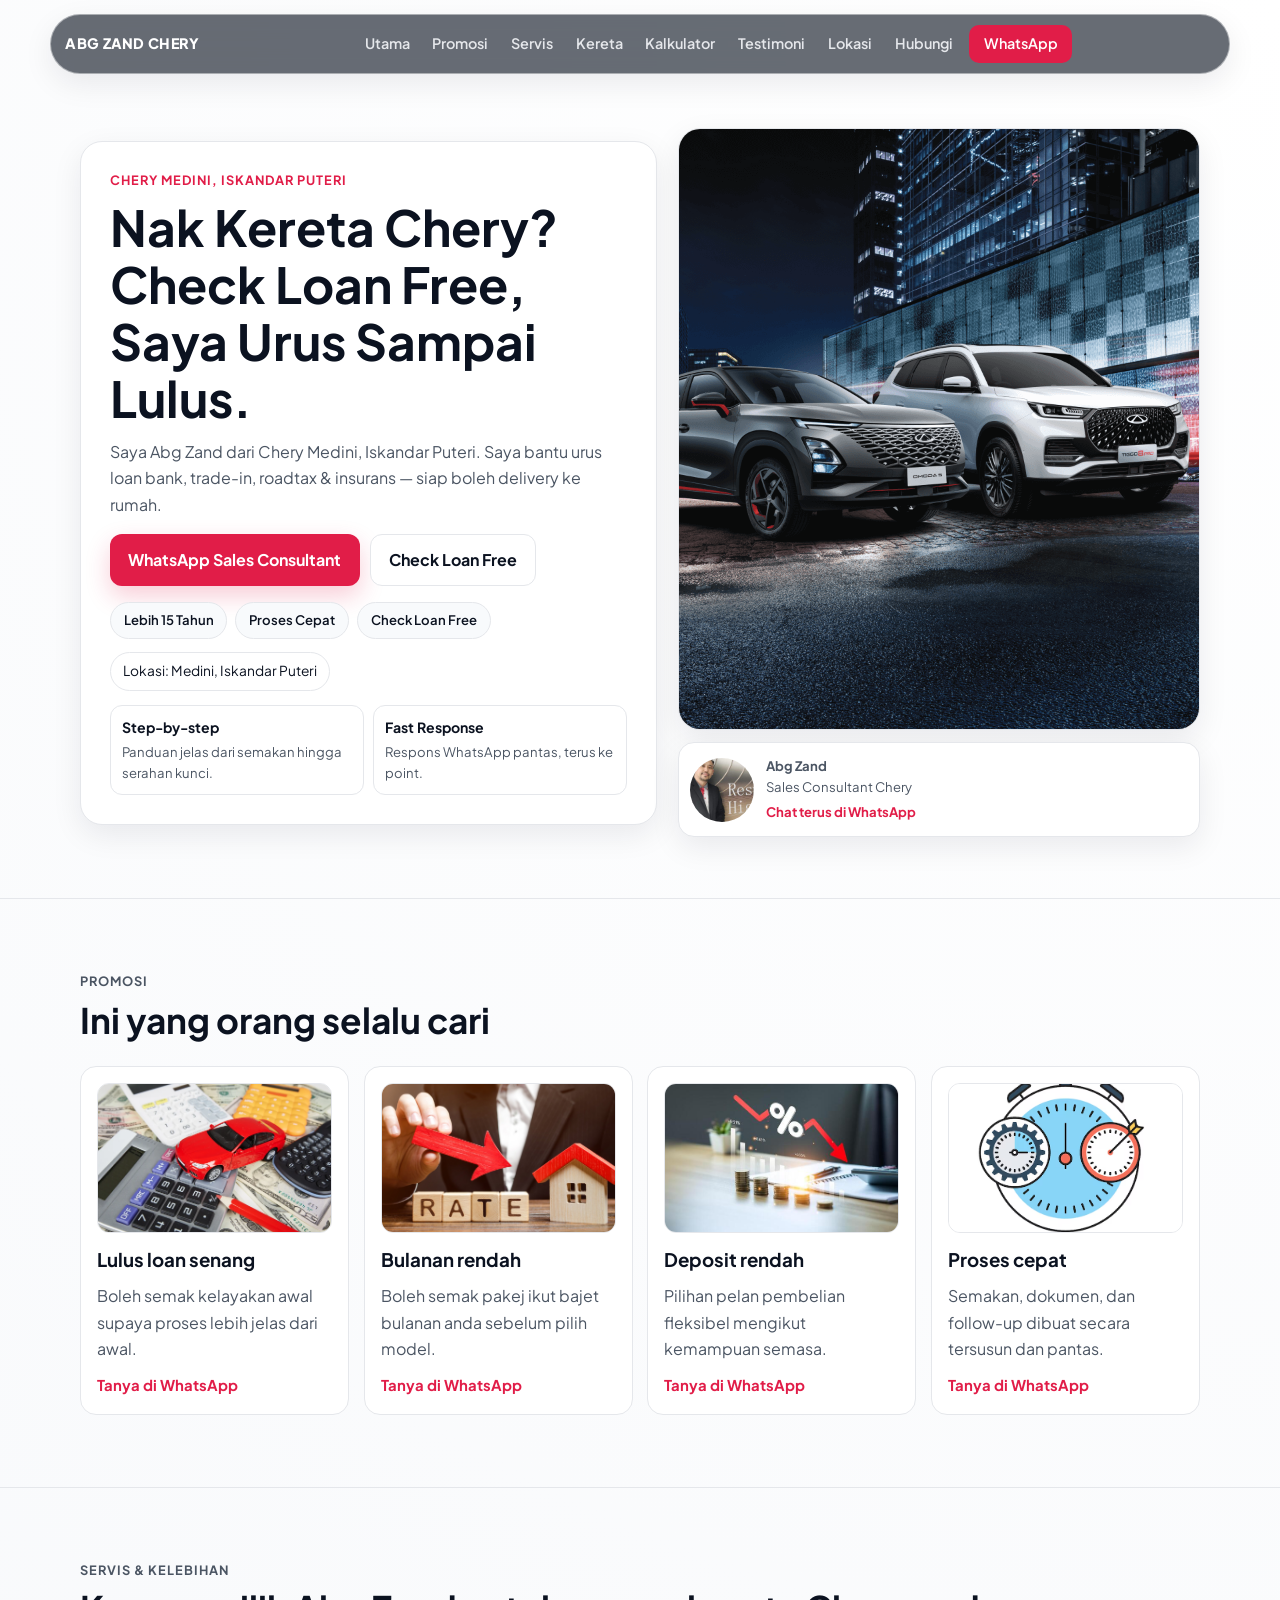
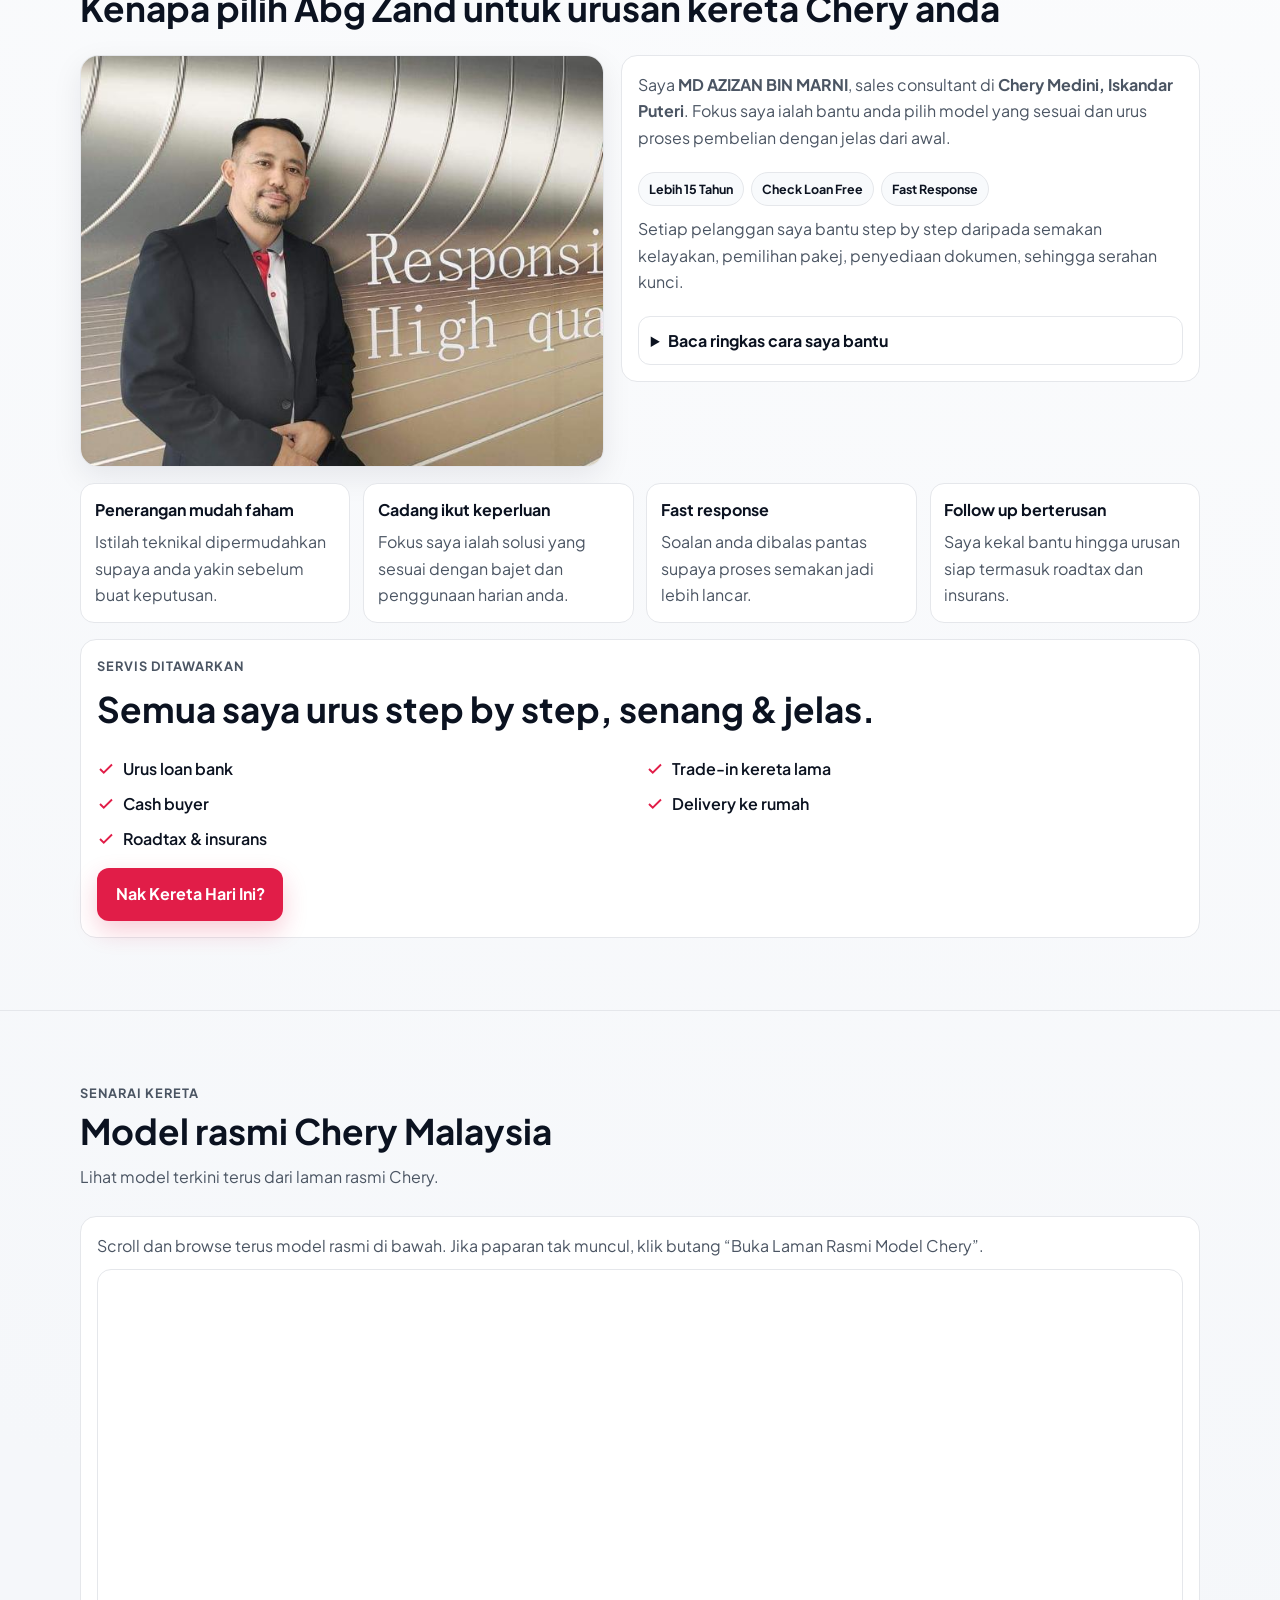
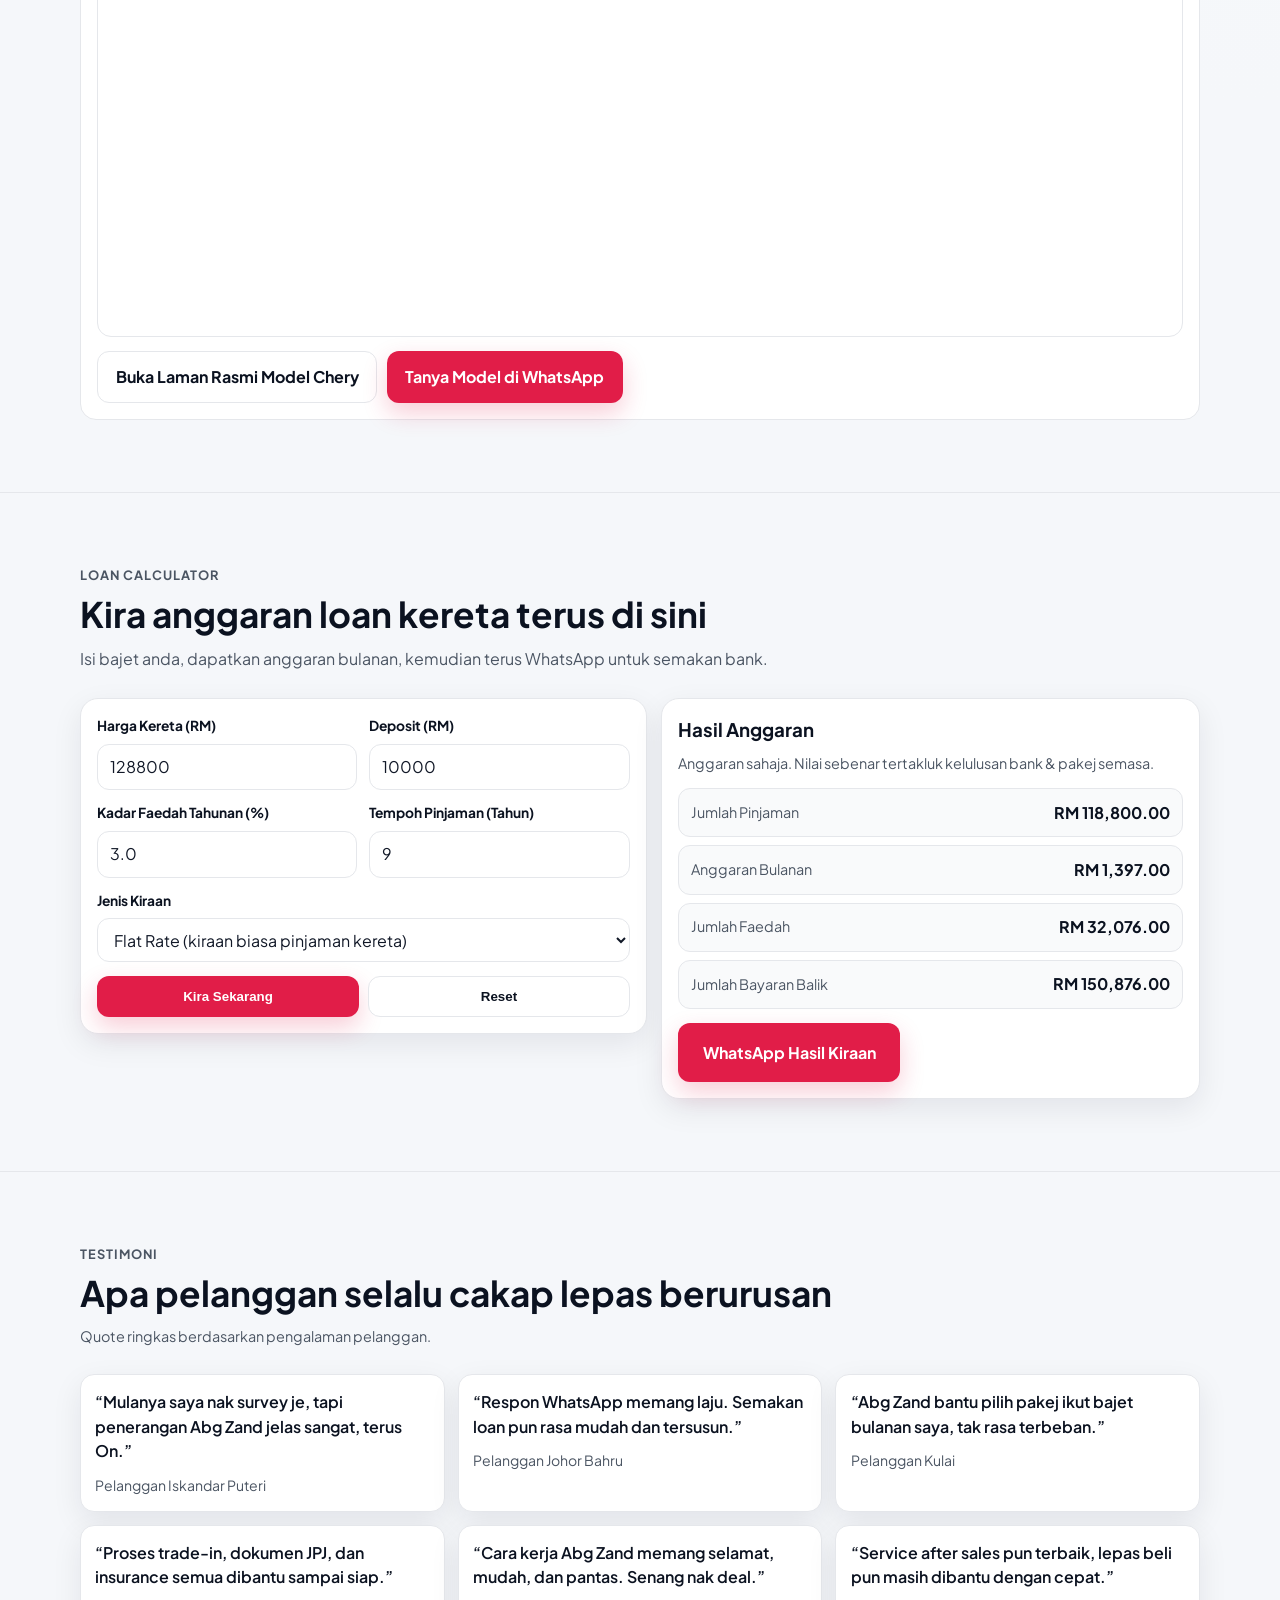
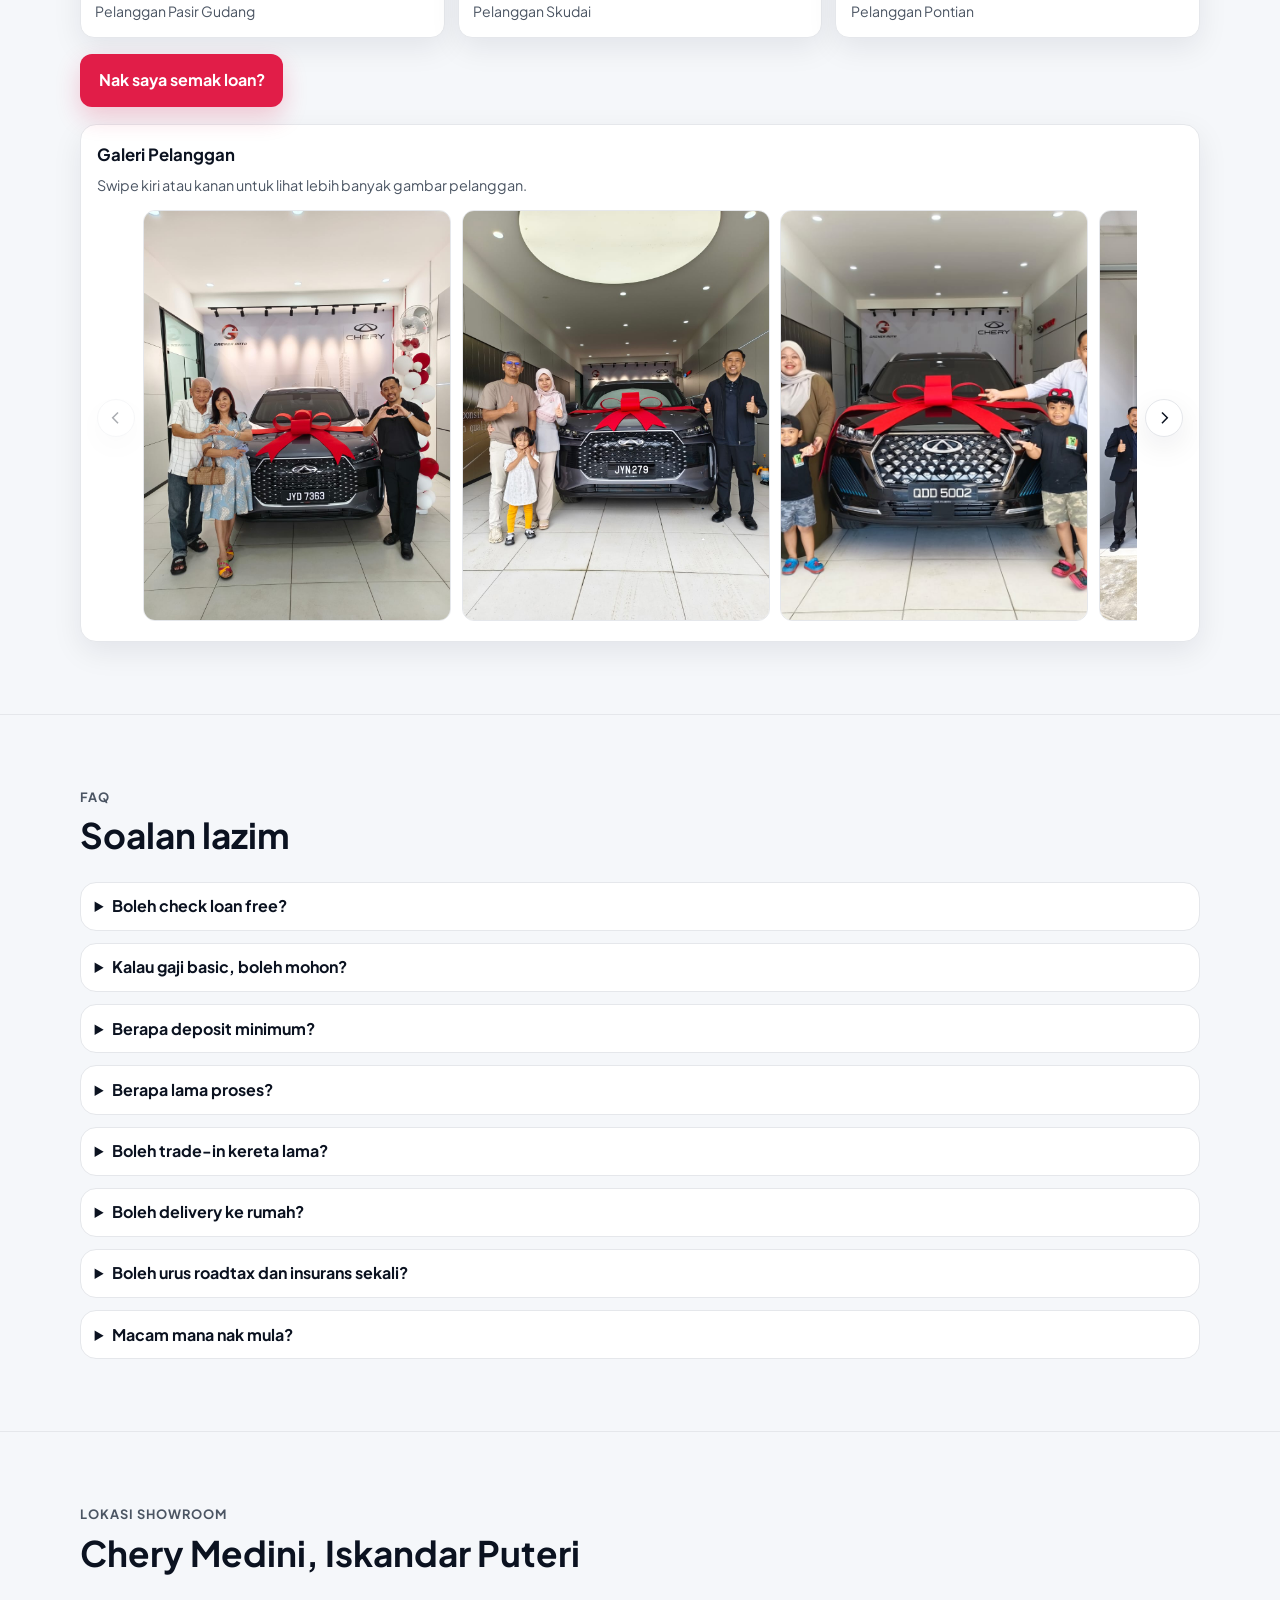
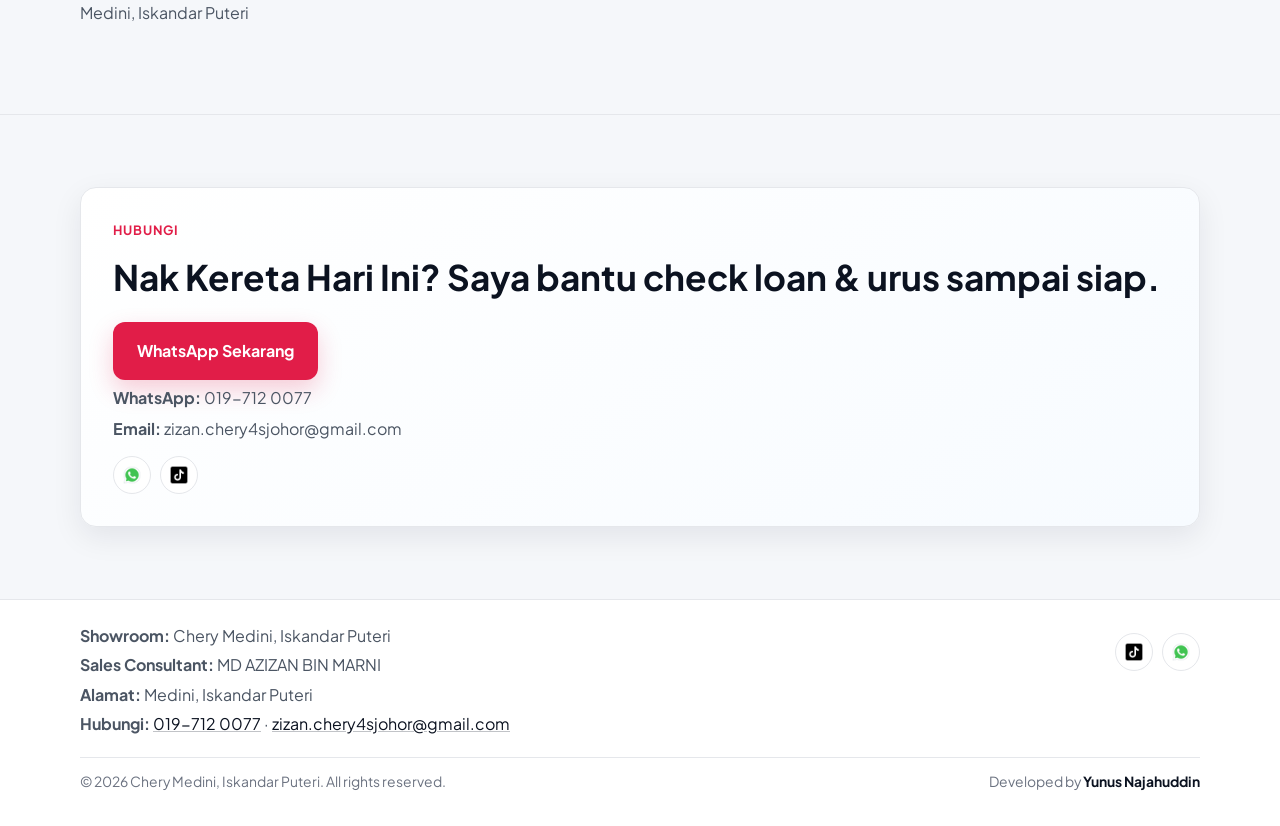
==== commit 6ff794b8: "feat: rebrand landing page to Abg Zand Chery" ====
--- a/index.html
+++ b/index.html
@@ -3,35 +3,31 @@
   <head>
     <meta charset="UTF-8" />
     <meta name="viewport" content="width=device-width, initial-scale=1.0" />
-    <title>Mukhlis Hadori | Jetour Auto Raya Central Temerloh - Check Loan Free</title>
+    <title>Abg Zand | Chery Medini, Iskandar Puteri - Check Loan Free</title>
     <meta
       name="description"
-      content="Nak kereta Jetour? Mukhlis dari Jetour Auto Raya Central Temerloh bantu urus check loan free, trade-in, roadtax, insurans dan delivery ke rumah."
+      content="Nak kereta Chery? Abg Zand dari Chery Medini, Iskandar Puteri bantu urus check loan free, trade-in, roadtax, insurans dan delivery ke rumah."
     />
     <meta
       name="keywords"
-      content="Jetour Temerloh, kereta Jetour Pahang, check loan kereta free, Mukhlis Jetour, dealer kereta Mentakab"
+      content="Chery Medini, Chery Iskandar Puteri, check loan kereta free, Abg Zand Chery, dealer kereta Johor"
     />
-    <meta name="author" content="Mukhlis Hadori Bin Abdul Halim" />
-    <link rel="canonical" href="https://jetour-temerloh.pages.dev/" />
+    <meta name="author" content="MD AZIZAN BIN MARNI" />
 
     <meta property="og:type" content="website" />
-    <meta property="og:title" content="Mukhlis Hadori | Jetour Auto Raya Central Temerloh" />
+    <meta property="og:title" content="Abg Zand | Chery Medini, Iskandar Puteri" />
     <meta
       property="og:description"
-      content="Loan senang, bulanan rendah, proses cepat. WhatsApp Mukhlis untuk check loan free kereta Jetour."
+      content="Loan senang, bulanan rendah, proses cepat. WhatsApp Abg Zand untuk check loan free kereta Chery."
     />
-    <meta property="og:url" content="https://jetour-temerloh.pages.dev/" />
-    <meta property="og:image" content="https://jetour-temerloh.pages.dev/assets/hero-car.jpg" />
-    <meta property="og:site_name" content="Jetour Auto Raya Central Temerloh" />
+    <meta property="og:site_name" content="Chery Medini, Iskandar Puteri" />
 
     <meta name="twitter:card" content="summary_large_image" />
-    <meta name="twitter:title" content="Mukhlis Hadori | Jetour Auto Raya Central Temerloh" />
+    <meta name="twitter:title" content="Abg Zand | Chery Medini, Iskandar Puteri" />
     <meta
       name="twitter:description"
-      content="Check loan free, urus trade-in, roadtax, insurans, dan delivery kereta Jetour."
+      content="Check loan free, urus trade-in, roadtax, insurans, dan delivery kereta Chery."
     />
-    <meta name="twitter:image" content="https://jetour-temerloh.pages.dev/assets/hero-car.jpg" />
 
     <link rel="preconnect" href="https://fonts.googleapis.com" />
     <link rel="preconnect" href="https://fonts.gstatic.com" crossorigin />
@@ -48,7 +44,7 @@
     <header class="site-header">
       <nav class="navbar" aria-label="Navigasi utama">
         <div class="nav-inner">
-          <a href="#utama" class="brand" aria-label="Pergi ke Utama">MUKHLIS JETOUR</a>
+          <a href="#utama" class="brand" aria-label="Pergi ke Utama">ABG ZAND CHERY</a>
 
           <button
             id="mobile-menu-btn"
@@ -74,7 +70,7 @@
             <a href="#hubungi">Hubungi</a>
             <a
               class="nav-wa"
-              href="https://api.whatsapp.com/send?phone=60139888198&text=Hi%20Mukhlis,%20saya%20nak%20tanya%20kereta%20Jetour%20dan%20nak%20check%20loan%20free"
+              href="https://api.whatsapp.com/send?phone=60197120077&text=Hi%20Abg%20Zand,%20saya%20nak%20tanya%20kereta%20Chery%20dan%20nak%20check%20loan%20free"
               target="_blank"
               rel="noopener"
               >WhatsApp</a
@@ -88,24 +84,24 @@
       <section id="utama" class="hero reveal">
         <div class="container hero-grid">
           <div class="hero-content">
-            <p class="eyebrow">JETOUR AUTO RAYA CENTRAL TEMERLOH</p>
-            <h1>Nak Kereta Jetour? Check Loan Free, Saya Urus Sampai Lulus.</h1>
+            <p class="eyebrow">CHERY MEDINI, ISKANDAR PUTERI</p>
+            <h1>Nak Kereta Chery? Check Loan Free, Saya Urus Sampai Lulus.</h1>
             <p class="lead">
-              Saya Mukhlis dari Jetour Auto Raya Central Temerloh. Saya bantu urus loan bank,
+              Saya Abg Zand dari Chery Medini, Iskandar Puteri. Saya bantu urus loan bank,
               trade-in, roadtax &amp; insurans — siap boleh delivery ke rumah.
             </p>
 
             <div class="hero-cta">
               <a
                 class="btn btn-primary"
-                href="https://api.whatsapp.com/send?phone=60139888198&text=Hi%20Mukhlis,%20saya%20nak%20tanya%20kereta%20Jetour%20dan%20nak%20check%20loan%20free"
+                href="https://api.whatsapp.com/send?phone=60197120077&text=Hi%20Abg%20Zand,%20saya%20nak%20tanya%20kereta%20Chery%20dan%20nak%20check%20loan%20free"
                 target="_blank"
                 rel="noopener"
                 >WhatsApp Sales Consultant</a
               >
               <a
                 class="btn btn-outline"
-                href="https://api.whatsapp.com/send?phone=60139888198&text=Hi%20Mukhlis,%20saya%20nak%20tanya%20kereta%20Jetour%20dan%20nak%20check%20loan%20free"
+                href="https://api.whatsapp.com/send?phone=60197120077&text=Hi%20Abg%20Zand,%20saya%20nak%20tanya%20kereta%20Chery%20dan%20nak%20check%20loan%20free"
                 target="_blank"
                 rel="noopener"
                 >Check Loan Free</a
@@ -113,12 +109,12 @@
             </div>
 
             <div class="trust-chips" role="list" aria-label="Sebab pilih kami">
-              <span role="listitem">3 Tahun Industri</span>
+              <span role="listitem">Lebih 15 Tahun</span>
               <span role="listitem">Proses Cepat</span>
               <span role="listitem">Check Loan Free</span>
             </div>
 
-            <p class="location-pill">Lokasi: Mentakab / Temerloh, Pahang</p>
+            <p class="location-pill">Lokasi: Medini, Iskandar Puteri</p>
 
             <div class="hero-metrics" aria-label="Nilai utama servis">
               <div class="metric-item">
@@ -135,8 +131,8 @@
           <div class="hero-media">
             <div class="hero-image-card">
               <img
-                src="/assets/herosection/1316063.jpg"
-                alt="Kereta Jetour premium di showroom"
+                src="/assets/herosection/Omoda-Tiggo-KV-Futuristic.png"
+                alt="Kereta Chery premium di showroom"
                 width="800"
                 height="600"
                 fetchpriority="high"
@@ -145,19 +141,19 @@
             <div class="seller-card">
               <div class="seller-avatar">
                 <img
-                  src="/assets/herosection/393775281_209796355467315_905659232367112354_n.jpg"
-                  alt="Mukhlis Hadori, sales consultant Jetour"
+                  src="/assets/herosection/WhatsApp Image 2026-04-05 at 8.02.13 PM (1).jpeg"
+                  alt="Abg Zand, sales consultant Chery"
                   width="120"
                   height="120"
                   loading="lazy"
                 />
               </div>
               <div>
-                <p class="seller-name">Mukhlis Hadori</p>
-                <p>Sales Consultant Jetour</p>
+                <p class="seller-name">Abg Zand</p>
+                <p>Sales Consultant Chery</p>
                 <a
                   class="seller-link"
-                  href="https://api.whatsapp.com/send?phone=60139888198&text=Hi%20Mukhlis,%20saya%20nak%20tanya%20kereta%20Jetour%20dan%20nak%20check%20loan%20free"
+                  href="https://api.whatsapp.com/send?phone=60197120077&text=Hi%20Abg%20Zand,%20saya%20nak%20tanya%20kereta%20Chery%20dan%20nak%20check%20loan%20free"
                   target="_blank"
                   rel="noopener"
                   >Chat terus di WhatsApp</a
@@ -187,7 +183,7 @@
               <h3>Lulus loan senang</h3>
               <p>Boleh semak kelayakan awal supaya proses lebih jelas dari awal.</p>
               <a
-                href="https://api.whatsapp.com/send?phone=60139888198&text=Hi%20Mukhlis,%20saya%20nak%20tanya%20kereta%20Jetour%20dan%20nak%20check%20loan%20free"
+                href="https://api.whatsapp.com/send?phone=60197120077&text=Hi%20Abg%20Zand,%20saya%20nak%20tanya%20kereta%20Chery%20dan%20nak%20check%20loan%20free"
                 target="_blank"
                 rel="noopener"
                 >Tanya di WhatsApp</a
@@ -205,7 +201,7 @@
               <h3>Bulanan rendah</h3>
               <p>Boleh semak pakej ikut bajet bulanan anda sebelum pilih model.</p>
               <a
-                href="https://api.whatsapp.com/send?phone=60139888198&text=Hi%20Mukhlis,%20saya%20nak%20tanya%20kereta%20Jetour%20dan%20nak%20check%20loan%20free"
+                href="https://api.whatsapp.com/send?phone=60197120077&text=Hi%20Abg%20Zand,%20saya%20nak%20tanya%20kereta%20Chery%20dan%20nak%20check%20loan%20free"
                 target="_blank"
                 rel="noopener"
                 >Tanya di WhatsApp</a
@@ -223,7 +219,7 @@
               <h3>Deposit rendah</h3>
               <p>Pilihan pelan pembelian fleksibel mengikut kemampuan semasa.</p>
               <a
-                href="https://api.whatsapp.com/send?phone=60139888198&text=Hi%20Mukhlis,%20saya%20nak%20tanya%20kereta%20Jetour%20dan%20nak%20check%20loan%20free"
+                href="https://api.whatsapp.com/send?phone=60197120077&text=Hi%20Abg%20Zand,%20saya%20nak%20tanya%20kereta%20Chery%20dan%20nak%20check%20loan%20free"
                 target="_blank"
                 rel="noopener"
                 >Tanya di WhatsApp</a
@@ -241,7 +237,7 @@
               <h3>Proses cepat</h3>
               <p>Semakan, dokumen, dan follow-up dibuat secara tersusun dan pantas.</p>
               <a
-                href="https://api.whatsapp.com/send?phone=60139888198&text=Hi%20Mukhlis,%20saya%20nak%20tanya%20kereta%20Jetour%20dan%20nak%20check%20loan%20free"
+                href="https://api.whatsapp.com/send?phone=60197120077&text=Hi%20Abg%20Zand,%20saya%20nak%20tanya%20kereta%20Chery%20dan%20nak%20check%20loan%20free"
                 target="_blank"
                 rel="noopener"
                 >Tanya di WhatsApp</a
@@ -255,28 +251,28 @@
         <div class="container">
           <div class="section-heading">
             <p class="eyebrow">SERVIS &amp; KELEBIHAN</p>
-            <h2>Kenapa pilih Mukhlis untuk urusan kereta Jetour anda</h2>
+            <h2>Kenapa pilih Abg Zand untuk urusan kereta Chery anda</h2>
           </div>
 
           <div class="about-mukhlis">
             <div class="about-mukhlis-media">
               <figure class="about-single-photo">
                 <img
-                  src="/assets/herosection/393775281_209796355467315_905659232367112354_n.jpg"
+                  src="/assets/herosection/WhatsApp Image 2026-04-05 at 8.02.13 PM (1).jpeg"
                   loading="lazy"
-                  alt="Potret Mukhlis Hadori di showroom"
+                  alt="Potret Abg Zand di showroom"
                 />
               </figure>
             </div>
 
             <article class="about-mukhlis-story card-plain">
               <p class="about-mukhlis-lead">
-                Saya <strong>Mukhlis Hadori Bin Abdul Halim</strong>, sales consultant di
-                <strong>Jetour Auto Raya Central Temerloh</strong>. Fokus saya ialah bantu anda
+                Saya <strong>MD AZIZAN BIN MARNI</strong>, sales consultant di
+                <strong>Chery Medini, Iskandar Puteri</strong>. Fokus saya ialah bantu anda
                 pilih model yang sesuai dan urus proses pembelian dengan jelas dari awal.
               </p>
-              <div class="about-stats" aria-label="Kelebihan utama Mukhlis">
-                <span>3 Tahun Industri</span>
+              <div class="about-stats" aria-label="Kelebihan utama Abg Zand">
+                <span>Lebih 15 Tahun</span>
                 <span>Check Loan Free</span>
                 <span>Fast Response</span>
               </div>
@@ -346,7 +342,7 @@
             </ul>
             <a
               class="btn btn-primary"
-              href="https://api.whatsapp.com/send?phone=60139888198&text=Hi%20Mukhlis,%20saya%20nak%20tanya%20kereta%20Jetour%20dan%20nak%20check%20loan%20free"
+              href="https://api.whatsapp.com/send?phone=60197120077&text=Hi%20Abg%20Zand,%20saya%20nak%20tanya%20kereta%20Chery%20dan%20nak%20check%20loan%20free"
               target="_blank"
               rel="noopener"
               >Nak Kereta Hari Ini?</a
@@ -359,20 +355,20 @@
         <div class="container">
           <div class="section-heading">
             <p class="eyebrow">SENARAI KERETA</p>
-            <h2>Model rasmi Jetour Malaysia</h2>
-            <p>Lihat model terkini terus dari laman rasmi Jetour.</p>
+            <h2>Model rasmi Chery Malaysia</h2>
+            <p>Lihat model terkini terus dari laman rasmi Chery.</p>
           </div>
 
           <article class="models-embed card-plain">
             <p class="models-note">
               Scroll dan browse terus model rasmi di bawah. Jika paparan tak muncul, klik butang
-              “Buka Laman Rasmi Model Jetour”.
+              “Buka Laman Rasmi Model Chery”.
             </p>
             <div class="models-frame-wrap">
               <iframe
                 class="models-frame"
-                src="https://models.jetour.com.my/"
-                title="Model rasmi Jetour Malaysia"
+                src="https://www.chery.my/"
+                title="Model rasmi Chery Malaysia"
                 loading="lazy"
                 referrerpolicy="strict-origin-when-cross-origin"
               ></iframe>
@@ -380,14 +376,14 @@
             <div class="models-actions">
               <a
                 class="btn btn-outline"
-                href="https://models.jetour.com.my/"
+                href="https://www.chery.my/"
                 target="_blank"
                 rel="noopener noreferrer"
-                >Buka Laman Rasmi Model Jetour</a
+                >Buka Laman Rasmi Model Chery</a
               >
               <a
                 class="btn btn-primary"
-                href="https://api.whatsapp.com/send?phone=60139888198&text=Hi%20Mukhlis,%20saya%20nak%20tanya%20model%20Jetour%20yang%20sesuai%20untuk%20saya%20dan%20nak%20check%20loan%20free"
+                href="https://api.whatsapp.com/send?phone=60197120077&text=Hi%20Abg%20Zand,%20saya%20nak%20tanya%20model%20Chery%20yang%20sesuai%20untuk%20saya%20dan%20nak%20check%20loan%20free"
                 target="_blank"
                 rel="noopener"
                 >Tanya Model di WhatsApp</a
@@ -469,7 +465,7 @@
               <a
                 id="calcWhatsApp"
                 class="btn btn-primary btn-large"
-                href="https://api.whatsapp.com/send?phone=60139888198&text=Hi%20Mukhlis,%20saya%20nak%20tanya%20kereta%20Jetour%20dan%20nak%20check%20loan%20free"
+                href="https://api.whatsapp.com/send?phone=60197120077&text=Hi%20Abg%20Zand,%20saya%20nak%20tanya%20kereta%20Chery%20dan%20nak%20check%20loan%20free"
                 target="_blank"
                 rel="noopener"
                 >WhatsApp Hasil Kiraan</a
@@ -489,39 +485,92 @@
 
           <div class="quote-grid">
             <blockquote class="quote-card">
-              <p>“Semua proses jelas dari awal. Senang faham dan laju.”</p>
-              <cite>Pelanggan Mentakab</cite>
+              <p>“Mulanya saya nak survey je, tapi penerangan Abg Zand jelas sangat, terus On.”</p>
+              <cite>Pelanggan Iskandar Puteri</cite>
             </blockquote>
             <blockquote class="quote-card">
-              <p>“Respon WhatsApp cepat, semakan loan pun tak rumit.”</p>
-              <cite>Pelanggan Temerloh</cite>
+              <p>“Respon WhatsApp memang laju. Semakan loan pun rasa mudah dan tersusun.”</p>
+              <cite>Pelanggan Johor Bahru</cite>
             </blockquote>
             <blockquote class="quote-card">
-              <p>“Dapat pakej ikut bajet bulanan. Memang membantu.”</p>
-              <cite>Pelanggan Bera</cite>
+              <p>“Abg Zand bantu pilih pakej ikut bajet bulanan saya, tak rasa terbeban.”</p>
+              <cite>Pelanggan Kulai</cite>
             </blockquote>
             <blockquote class="quote-card">
-              <p>“Trade-in dan dokumen semua dibantu sampai selesai.”</p>
-              <cite>Pelanggan Maran</cite>
+              <p>“Proses trade-in, dokumen JPJ, dan insurance semua dibantu sampai siap.”</p>
+              <cite>Pelanggan Pasir Gudang</cite>
             </blockquote>
             <blockquote class="quote-card">
-              <p>“Proses pantas, komunikasi baik, rasa yakin berurusan.”</p>
-              <cite>Pelanggan Jerantut</cite>
+              <p>“Cara kerja Abg Zand memang selamat, mudah, dan pantas. Senang nak deal.”</p>
+              <cite>Pelanggan Skudai</cite>
             </blockquote>
             <blockquote class="quote-card">
-              <p>“Lepas pilih model, urusan seterusnya semua lancar.”</p>
-              <cite>Pelanggan Kuantan</cite>
+              <p>“Service after sales pun terbaik, lepas beli pun masih dibantu dengan cepat.”</p>
+              <cite>Pelanggan Pontian</cite>
             </blockquote>
           </div>
 
           <div class="centered-cta">
             <a
               class="btn btn-primary"
-              href="https://api.whatsapp.com/send?phone=60139888198&text=Hi%20Mukhlis,%20saya%20nak%20tanya%20kereta%20Jetour%20dan%20nak%20check%20loan%20free"
+              href="https://api.whatsapp.com/send?phone=60197120077&text=Hi%20Abg%20Zand,%20saya%20nak%20tanya%20kereta%20Chery%20dan%20nak%20check%20loan%20free"
               target="_blank"
               rel="noopener"
               >Nak saya semak loan?</a
             >
+          </div>
+
+          <div class="testi-carousel-wrap">
+            <div class="carousel-head">
+              <h3>Galeri Pelanggan</h3>
+              <p>Swipe kiri atau kanan untuk lihat lebih banyak gambar pelanggan.</p>
+            </div>
+            <div class="image-carousel">
+              <button class="carousel-btn" type="button" data-carousel-prev aria-label="Gambar sebelum ini">
+                <svg viewBox="0 0 24 24" aria-hidden="true"><path d="M15.4 5.4L9 11.8l6.4 6.4-1.4 1.4-7.8-7.8 7.8-7.8z" /></svg>
+              </button>
+              <div class="carousel-track" data-carousel-track tabindex="0" aria-label="Carousel gambar pelanggan">
+                <figure class="carousel-slide">
+                  <img src="/assets/customer/WhatsApp Image 2026-04-05 at 8.02.02 PM.jpeg" alt="Gambar pelanggan 1" loading="lazy" />
+                </figure>
+                <figure class="carousel-slide">
+                  <img src="/assets/customer/WhatsApp Image 2026-04-05 at 8.02.04 PM (1).jpeg" alt="Gambar pelanggan 2" loading="lazy" />
+                </figure>
+                <figure class="carousel-slide">
+                  <img src="/assets/customer/WhatsApp Image 2026-04-05 at 8.02.04 PM.jpeg" alt="Gambar pelanggan 3" loading="lazy" />
+                </figure>
+                <figure class="carousel-slide">
+                  <img src="/assets/customer/WhatsApp Image 2026-04-05 at 8.02.05 PM.jpeg" alt="Gambar pelanggan 4" loading="lazy" />
+                </figure>
+                <figure class="carousel-slide">
+                  <img src="/assets/customer/WhatsApp Image 2026-04-05 at 8.02.06 PM.jpeg" alt="Gambar pelanggan 5" loading="lazy" />
+                </figure>
+                <figure class="carousel-slide">
+                  <img src="/assets/customer/WhatsApp Image 2026-04-05 at 8.02.08 PM.jpeg" alt="Gambar pelanggan 6" loading="lazy" />
+                </figure>
+                <figure class="carousel-slide">
+                  <img src="/assets/customer/WhatsApp Image 2026-04-05 at 8.02.11 PM (1).jpeg" alt="Gambar pelanggan 7" loading="lazy" />
+                </figure>
+                <figure class="carousel-slide">
+                  <img src="/assets/customer/WhatsApp Image 2026-04-05 at 8.02.11 PM (2).jpeg" alt="Gambar pelanggan 8" loading="lazy" />
+                </figure>
+                <figure class="carousel-slide">
+                  <img src="/assets/customer/WhatsApp Image 2026-04-05 at 8.02.11 PM.jpeg" alt="Gambar pelanggan 9" loading="lazy" />
+                </figure>
+                <figure class="carousel-slide">
+                  <img src="/assets/customer/WhatsApp Image 2026-04-05 at 8.02.12 PM (1).jpeg" alt="Gambar pelanggan 10" loading="lazy" />
+                </figure>
+                <figure class="carousel-slide">
+                  <img src="/assets/customer/WhatsApp Image 2026-04-05 at 8.02.12 PM.jpeg" alt="Gambar pelanggan 11" loading="lazy" />
+                </figure>
+                <figure class="carousel-slide">
+                  <img src="/assets/customer/WhatsApp Image 2026-04-05 at 8.02.13 PM.jpeg" alt="Gambar pelanggan 12" loading="lazy" />
+                </figure>
+              </div>
+              <button class="carousel-btn" type="button" data-carousel-next aria-label="Gambar seterusnya">
+                <svg viewBox="0 0 24 24" aria-hidden="true"><path d="M8.6 18.2L15 11.8 8.6 5.4 10 4l7.8 7.8-7.8 7.8z" /></svg>
+              </button>
+            </div>
           </div>
         </div>
       </section>
@@ -570,35 +619,13 @@
       </section>
 
       <section id="lokasi" class="section reveal">
-        <div class="container two-col location-wrap">
+        <div class="container location-wrap">
           <div>
             <div class="section-heading">
               <p class="eyebrow">LOKASI SHOWROOM</p>
-              <h2>Jetour Auto Raya Central Temerloh</h2>
-            </div>
-            <p>
-              2 &amp; 6, Jalan Bukit Keramat Utama, Taman Bukit Keramat, 28400 Mentakab, Pahang
-            </p>
-            <div class="location-actions">
-              <a
-                class="btn btn-outline"
-                href="https://www.google.com/maps/search/?api=1&query=2%20%26%206%2C%20Jalan%20Bukit%20Keramat%20Utama%2C%20Taman%20Bukit%20Keramat%2C%2028400%20Mentakab%2C%20Pahang"
-                target="_blank"
-                rel="noopener"
-                >Buka Google Maps</a
-              >
-            </div>
-          </div>
-          <div class="map-frame">
-            <iframe
-              title="Peta lokasi Jetour Auto Raya Central Temerloh"
-              src="https://www.google.com/maps?q=2%20%26%206%2C%20Jalan%20Bukit%20Keramat%20Utama%2C%20Taman%20Bukit%20Keramat%2C%2028400%20Mentakab%2C%20Pahang&output=embed"
-              width="600"
-              height="450"
-              style="border: 0"
-              loading="lazy"
-              referrerpolicy="no-referrer-when-downgrade"
-            ></iframe>
+              <h2>Chery Medini, Iskandar Puteri</h2>
+            </div>
+            <p>Medini, Iskandar Puteri</p>
           </div>
         </div>
       </section>
@@ -610,54 +637,33 @@
             <h2>Nak Kereta Hari Ini? Saya bantu check loan &amp; urus sampai siap.</h2>
             <a
               class="btn btn-primary btn-large"
-              href="https://api.whatsapp.com/send?phone=60139888198&text=Hi%20Mukhlis,%20saya%20nak%20tanya%20kereta%20Jetour%20dan%20nak%20check%20loan%20free"
+              href="https://api.whatsapp.com/send?phone=60197120077&text=Hi%20Abg%20Zand,%20saya%20nak%20tanya%20kereta%20Chery%20dan%20nak%20check%20loan%20free"
               target="_blank"
               rel="noopener"
               >WhatsApp Sekarang</a
             >
             <div class="contact-meta">
-              <p><strong>WhatsApp:</strong> <a href="tel:+60139888198">013-988 8198</a></p>
-              <p><strong>Email:</strong> <a href="mailto:hadorisos@gmail.com">hadorisos@gmail.com</a></p>
+              <p><strong>WhatsApp:</strong> <a href="tel:+60197120077">019-712 0077</a></p>
+              <p><strong>Email:</strong> <a href="mailto:zizan.chery4sjohor@gmail.com">zizan.chery4sjohor@gmail.com</a></p>
             </div>
             <div class="social-icons" aria-label="Media sosial">
               <a
-                href="https://api.whatsapp.com/send?phone=60139888198&text=Hi%20Mukhlis,%20saya%20nak%20tanya%20kereta%20Jetour%20dan%20nak%20check%20loan%20free"
+                href="https://api.whatsapp.com/send?phone=60197120077&text=Hi%20Abg%20Zand,%20saya%20nak%20tanya%20kereta%20Chery%20dan%20nak%20check%20loan%20free"
                 target="_blank"
                 rel="noopener"
                 aria-label="WhatsApp"
                 title="WhatsApp"
               >
-                <svg viewBox="0 0 24 24" aria-hidden="true">
-                  <path
-                    d="M20.5 3.5A11 11 0 0 0 3.2 16.8L2 22l5.4-1.1A11 11 0 1 0 20.5 3.5Zm-8.5 17a9 9 0 0 1-4.6-1.3l-.3-.2-3.2.7.7-3.1-.2-.3A9 9 0 1 1 12 20.5Zm4.9-6.7c-.3-.2-1.7-.8-2-.9-.3-.1-.5-.2-.7.2s-.8.9-1 1.1c-.2.2-.3.2-.6.1a7.3 7.3 0 0 1-2.1-1.3 8 8 0 0 1-1.5-1.9c-.2-.3 0-.5.1-.6.1-.1.3-.3.4-.5l.3-.4c.1-.2.1-.4 0-.5 0-.2-.7-1.8-1-2.4-.2-.6-.5-.5-.7-.5h-.6c-.2 0-.5.1-.8.4-.3.3-1 1-1 2.4s1 2.8 1.1 3c.1.2 2 3.2 4.8 4.4 2.8 1.2 2.8.8 3.3.8s1.7-.7 2-1.4c.2-.7.2-1.3.1-1.4-.1-.1-.3-.2-.6-.3Z"
-                  />
-                </svg>
+                <img src="/assets/icon/icons8-whatsapp-48.png" alt="" width="20" height="20" loading="lazy" />
               </a>
               <a
-                href="https://www.facebook.com/share/1C7mhakNX1/"
-                target="_blank"
-                rel="noopener"
-                aria-label="Facebook"
-                title="Facebook"
-              >
-                <svg viewBox="0 0 24 24" aria-hidden="true">
-                  <path
-                    d="M13.5 22v-8h2.7l.4-3h-3V9.1c0-.9.3-1.5 1.6-1.5h1.7V5c-.3 0-1.4-.1-2.6-.1-2.6 0-4.3 1.5-4.3 4.4V11H7v3h2.9v8h3.6Z"
-                  />
-                </svg>
-              </a>
-              <a
-                href="https://www.tiktok.com/@jetourpahang?_r=1&_t=ZS-946rBHLVOPi"
+                href="https://www.tiktok.com/@abgzandjualkereta?_r=1&_t=ZS-958kuDczmpZ"
                 target="_blank"
                 rel="noopener"
                 aria-label="TikTok"
                 title="TikTok"
               >
-                <svg viewBox="0 0 24 24" aria-hidden="true">
-                  <path
-                    d="M15.5 3c.4 2 1.7 3.3 3.7 3.6v2.8a6.7 6.7 0 0 1-3.6-1v5.6a5.7 5.7 0 1 1-4.9-5.7v2.9a2.8 2.8 0 1 0 2 2.7V3h2.8Z"
-                  />
-                </svg>
+                <img src="/assets/icon/icons8-tiktok-50.png" alt="" width="20" height="20" loading="lazy" />
               </a>
             </div>
           </div>
@@ -668,62 +674,38 @@
     <footer class="site-footer">
       <div class="container footer-grid">
         <div class="footer-info">
-          <p><strong>Showroom:</strong> Jetour Auto Raya Central Temerloh</p>
-          <p><strong>Sales Consultant:</strong> Mukhlis Hadori Bin Abdul Halim</p>
-          <p>
-            <strong>Alamat:</strong> 2 &amp; 6, Jalan Bukit Keramat Utama, Taman Bukit Keramat,
-            28400 Mentakab, Pahang
-          </p>
+          <p><strong>Showroom:</strong> Chery Medini, Iskandar Puteri</p>
+          <p><strong>Sales Consultant:</strong> MD AZIZAN BIN MARNI</p>
+          <p><strong>Alamat:</strong> Medini, Iskandar Puteri</p>
           <p>
             <strong>Hubungi:</strong>
-            <a href="tel:+60139888198">013-988 8198</a> ·
-            <a href="mailto:hadorisos@gmail.com">hadorisos@gmail.com</a>
+            <a href="tel:+60197120077">019-712 0077</a> ·
+            <a href="mailto:zizan.chery4sjohor@gmail.com">zizan.chery4sjohor@gmail.com</a>
           </p>
         </div>
         <div class="social-icons" aria-label="Media sosial footer">
           <a
-            href="https://www.facebook.com/share/1C7mhakNX1/"
-            target="_blank"
-            rel="noopener"
-            aria-label="Facebook"
-            title="Facebook"
-          >
-            <svg viewBox="0 0 24 24" aria-hidden="true">
-              <path
-                d="M13.5 22v-8h2.7l.4-3h-3V9.1c0-.9.3-1.5 1.6-1.5h1.7V5c-.3 0-1.4-.1-2.6-.1-2.6 0-4.3 1.5-4.3 4.4V11H7v3h2.9v8h3.6Z"
-              />
-            </svg>
-          </a>
-          <a
-            href="https://www.tiktok.com/@jetourpahang?_r=1&_t=ZS-946rBHLVOPi"
+            href="https://www.tiktok.com/@abgzandjualkereta?_r=1&_t=ZS-958kuDczmpZ"
             target="_blank"
             rel="noopener"
             aria-label="TikTok"
             title="TikTok"
           >
-            <svg viewBox="0 0 24 24" aria-hidden="true">
-              <path
-                d="M15.5 3c.4 2 1.7 3.3 3.7 3.6v2.8a6.7 6.7 0 0 1-3.6-1v5.6a5.7 5.7 0 1 1-4.9-5.7v2.9a2.8 2.8 0 1 0 2 2.7V3h2.8Z"
-              />
-            </svg>
+            <img src="/assets/icon/icons8-tiktok-50.png" alt="" width="20" height="20" loading="lazy" />
           </a>
           <a
-            href="https://api.whatsapp.com/send?phone=60139888198&text=Hi%20Mukhlis,%20saya%20nak%20tanya%20kereta%20Jetour%20dan%20nak%20check%20loan%20free"
+            href="https://api.whatsapp.com/send?phone=60197120077&text=Hi%20Abg%20Zand,%20saya%20nak%20tanya%20kereta%20Chery%20dan%20nak%20check%20loan%20free"
             target="_blank"
             rel="noopener"
             aria-label="WhatsApp"
             title="WhatsApp"
           >
-            <svg viewBox="0 0 24 24" aria-hidden="true">
-              <path
-                d="M20.5 3.5A11 11 0 0 0 3.2 16.8L2 22l5.4-1.1A11 11 0 1 0 20.5 3.5Zm-8.5 17a9 9 0 0 1-4.6-1.3l-.3-.2-3.2.7.7-3.1-.2-.3A9 9 0 1 1 12 20.5Zm4.9-6.7c-.3-.2-1.7-.8-2-.9-.3-.1-.5-.2-.7.2s-.8.9-1 1.1c-.2.2-.3.2-.6.1a7.3 7.3 0 0 1-2.1-1.3 8 8 0 0 1-1.5-1.9c-.2-.3 0-.5.1-.6.1-.1.3-.3.4-.5l.3-.4c.1-.2.1-.4 0-.5 0-.2-.7-1.8-1-2.4-.2-.6-.5-.5-.7-.5h-.6c-.2 0-.5.1-.8.4-.3.3-1 1-1 2.4s1 2.8 1.1 3c.1.2 2 3.2 4.8 4.4 2.8 1.2 2.8.8 3.3.8s1.7-.7 2-1.4c.2-.7.2-1.3.1-1.4-.1-.1-.3-.2-.6-.3Z"
-              />
-            </svg>
+            <img src="/assets/icon/icons8-whatsapp-48.png" alt="" width="20" height="20" loading="lazy" />
           </a>
         </div>
       </div>
       <div class="container footer-bottom">
-        <p class="footer-note">&copy; 2026 Jetour Auto Raya Central Temerloh. All rights reserved.</p>
+        <p class="footer-note">&copy; 2026 Chery Medini, Iskandar Puteri. All rights reserved.</p>
         <p class="footer-dev">
           Developed by
           <a
--- a/styles.css
+++ b/styles.css
@@ -752,6 +752,101 @@
   margin-top: 1rem;
 }
 
+.testi-carousel-wrap {
+  margin-top: 1.1rem;
+  padding: 1rem;
+  border: 1px solid var(--border);
+  border-radius: 16px;
+  background: #fff;
+  box-shadow: var(--shadow-soft);
+}
+
+.carousel-head h3 {
+  margin: 0;
+  color: var(--primary);
+  font-size: 1.05rem;
+}
+
+.carousel-head p {
+  margin: 0.3rem 0 0.8rem;
+  color: var(--muted);
+  font-size: 0.9rem;
+}
+
+.image-carousel {
+  display: flex;
+  align-items: center;
+  gap: 0.5rem;
+}
+
+.carousel-track {
+  flex: 1;
+  display: grid;
+  grid-auto-flow: column;
+  grid-auto-columns: minmax(72%, 1fr);
+  gap: 0.65rem;
+  overflow-x: auto;
+  overflow-y: hidden;
+  scroll-snap-type: x mandatory;
+  scroll-behavior: smooth;
+  overscroll-behavior-x: contain;
+  -webkit-overflow-scrolling: touch;
+  touch-action: pan-x;
+  padding-bottom: 0.25rem;
+  scrollbar-width: thin;
+}
+
+.carousel-track::-webkit-scrollbar {
+  height: 8px;
+}
+
+.carousel-track::-webkit-scrollbar-thumb {
+  background: #cfd6e1;
+  border-radius: 9999px;
+}
+
+.carousel-slide {
+  margin: 0;
+  border: 1px solid var(--border);
+  border-radius: 12px;
+  overflow: hidden;
+  scroll-snap-align: start;
+  background: #fff;
+}
+
+.carousel-slide img {
+  width: 100%;
+  aspect-ratio: 3 / 4;
+  object-fit: cover;
+  border-radius: 0;
+}
+
+.carousel-btn {
+  width: 38px;
+  height: 38px;
+  border-radius: 9999px;
+  border: 1px solid var(--border);
+  background: #fff;
+  color: var(--primary);
+  display: none;
+  align-items: center;
+  justify-content: center;
+  cursor: pointer;
+  box-shadow: var(--shadow-soft);
+  flex: 0 0 38px;
+}
+
+.carousel-btn svg {
+  width: 18px;
+  height: 18px;
+  fill: currentColor;
+}
+
+.carousel-btn:disabled {
+  opacity: 0.35;
+  cursor: not-allowed;
+}
+
 .faq-list {
   display: grid;
   gap: 0.75rem;
@@ -918,10 +1013,11 @@
   background: #fff;
 }
 
-.social-icons svg {
-  width: 18px;
-  height: 18px;
-  fill: var(--primary);
+.social-icons img {
+  width: 20px;
+  height: 20px;
+  border-radius: 0;
+  object-fit: contain;
 }
 
 .social-icons a:hover {
@@ -929,8 +1025,8 @@
   background: #fff2f5;
 }
 
-.social-icons a:hover svg {
-  fill: var(--accent);
+.social-icons a:hover img {
+  transform: scale(1.05);
 }
 
 .site-footer {
@@ -1178,6 +1274,14 @@
     grid-template-columns: repeat(2, minmax(0, 1fr));
   }
 
+  .carousel-track {
+    grid-auto-columns: minmax(45%, 1fr);
+  }
+
+  .carousel-btn {
+    display: inline-flex;
+  }
+
   .back-to-top {
     display: none !important;
   }
@@ -1323,6 +1427,10 @@
     grid-template-columns: repeat(3, minmax(0, 1fr));
   }
 
+  .carousel-track {
+    grid-auto-columns: minmax(31%, 1fr);
+  }
+
   .car-grid {
     grid-template-columns: repeat(3, minmax(0, 1fr));
   }
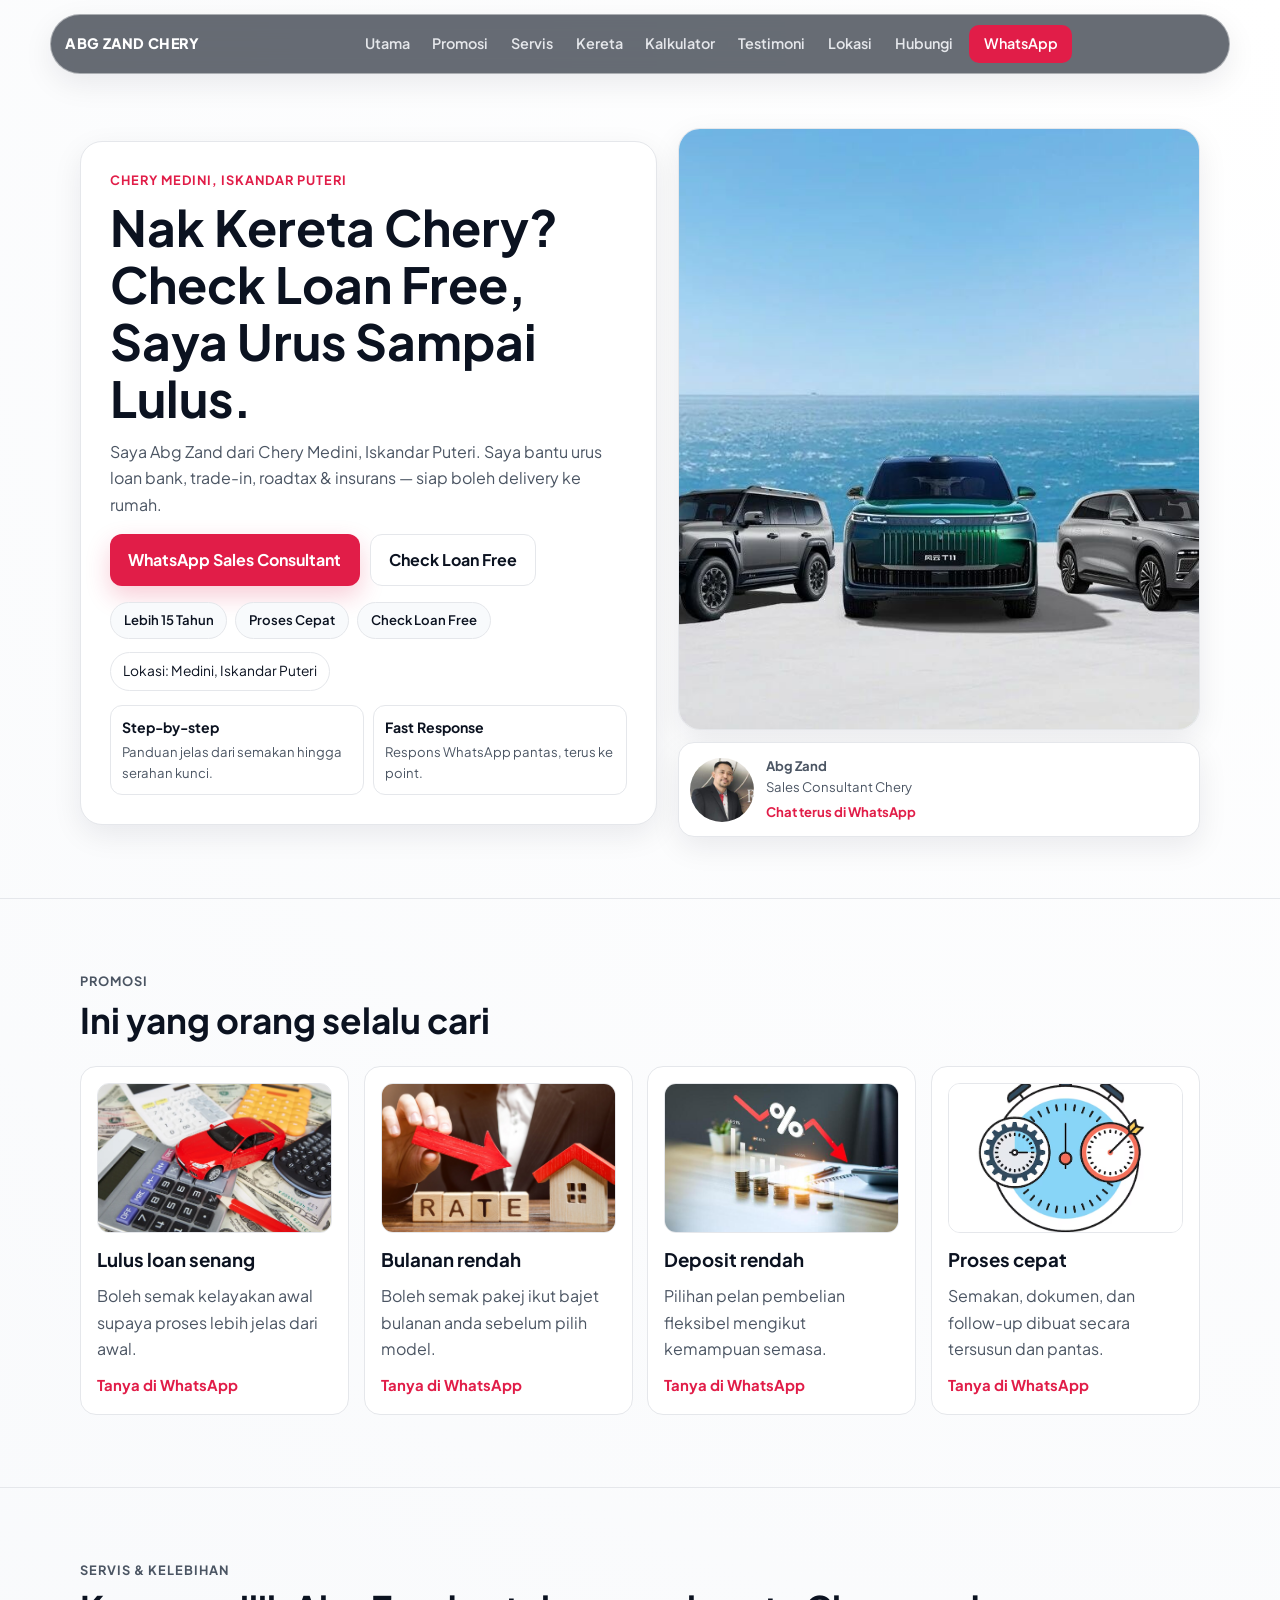
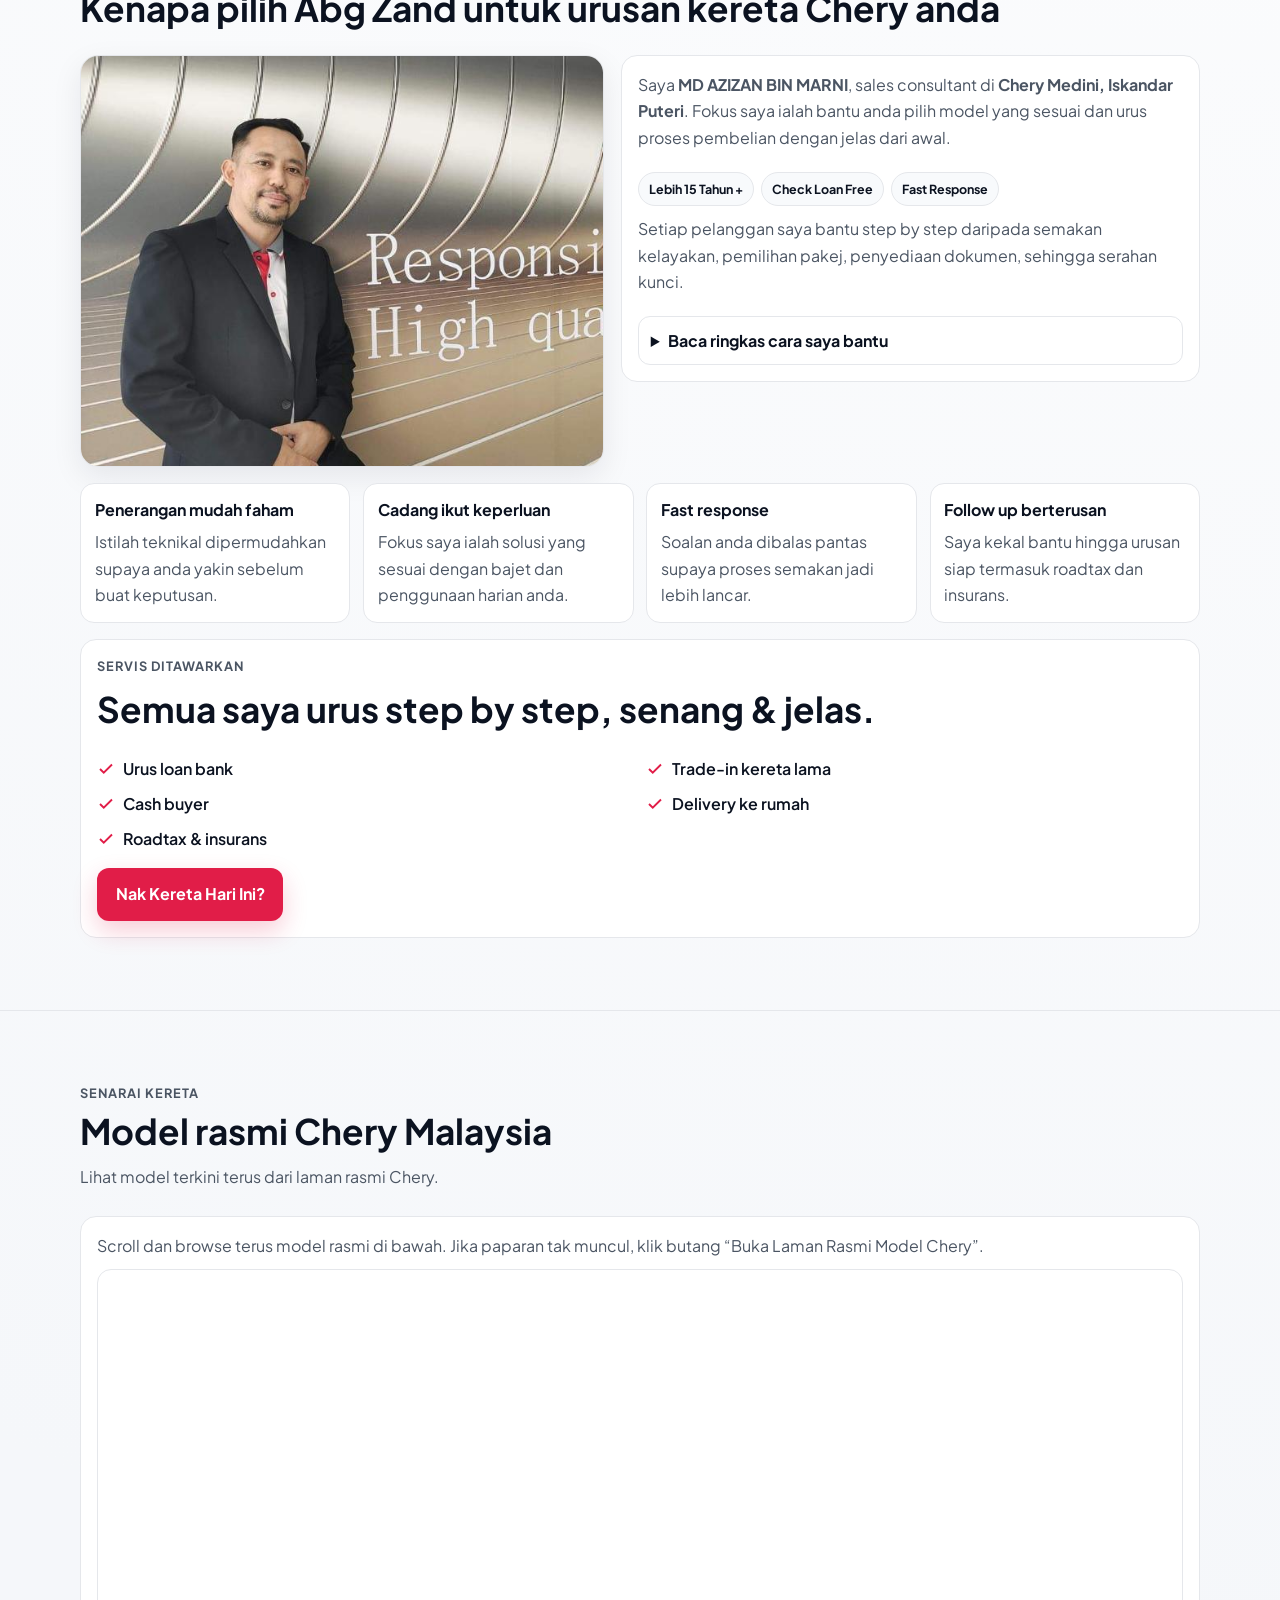
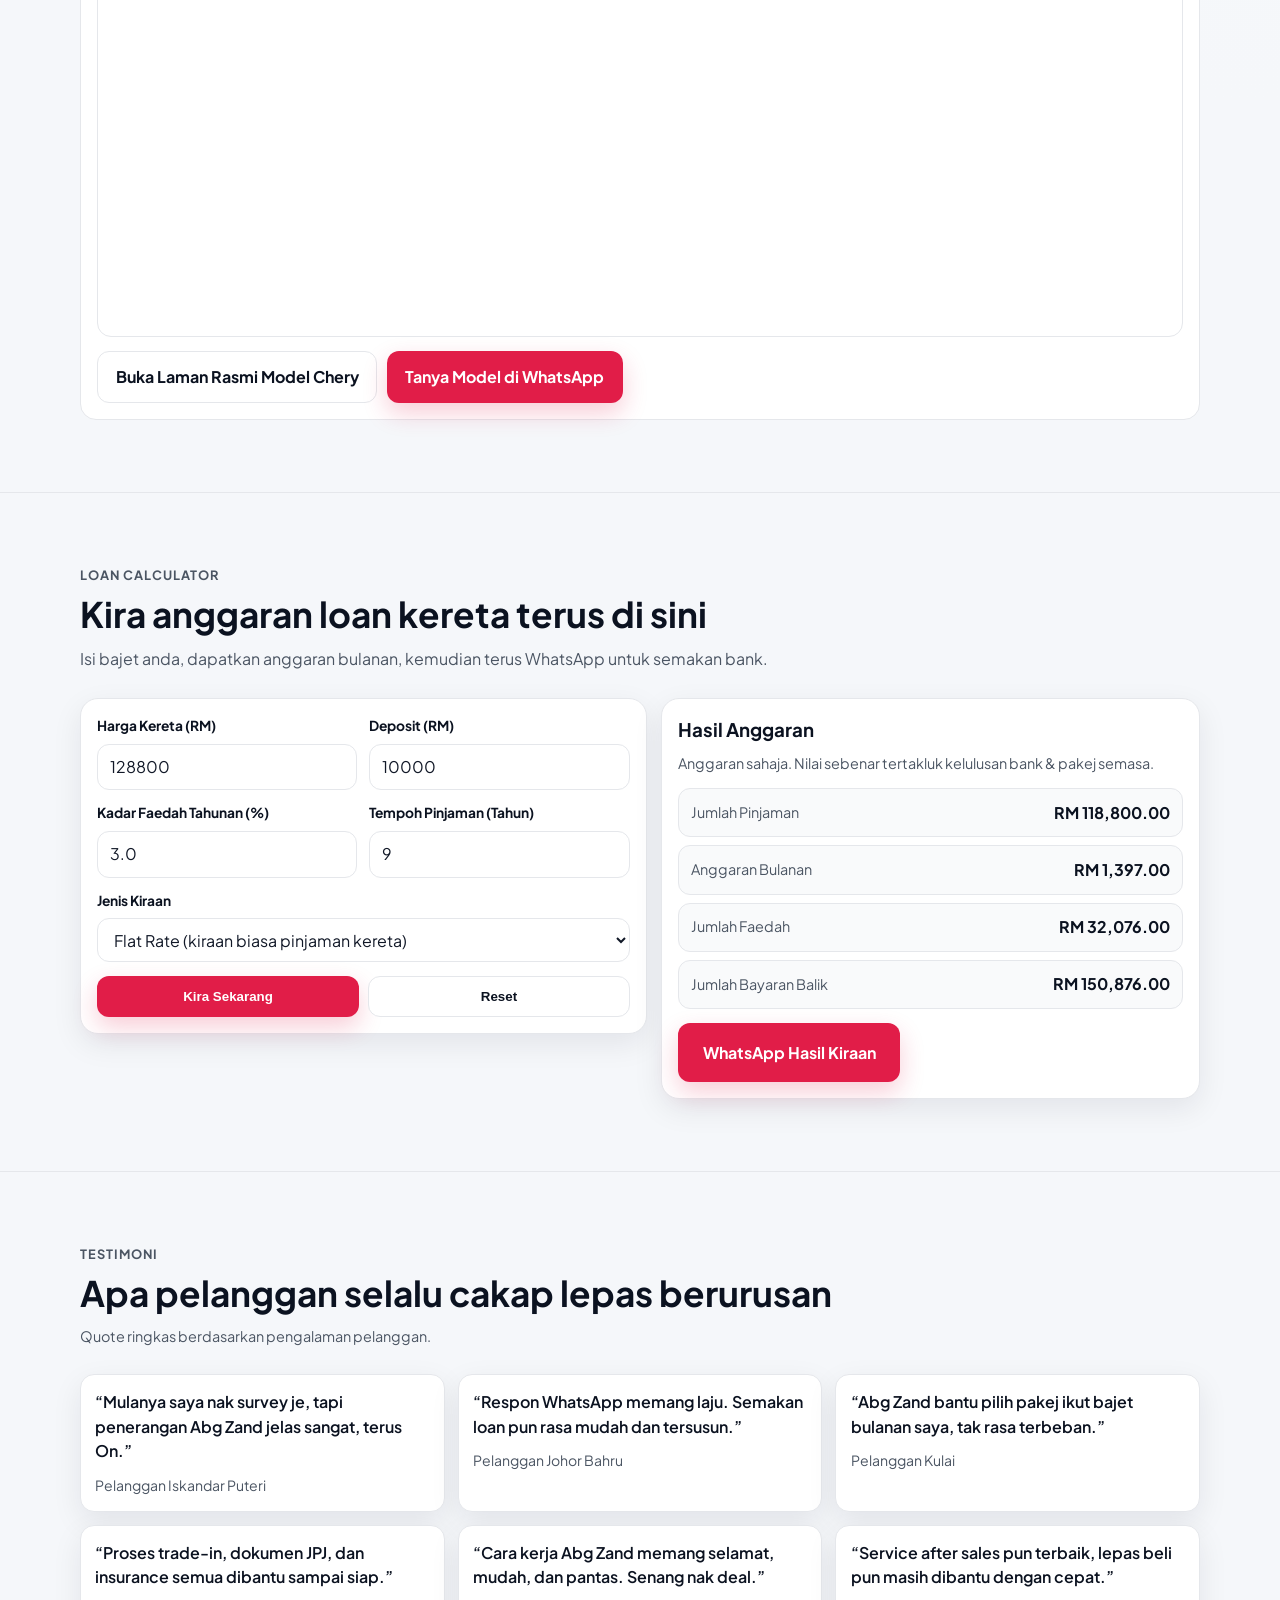
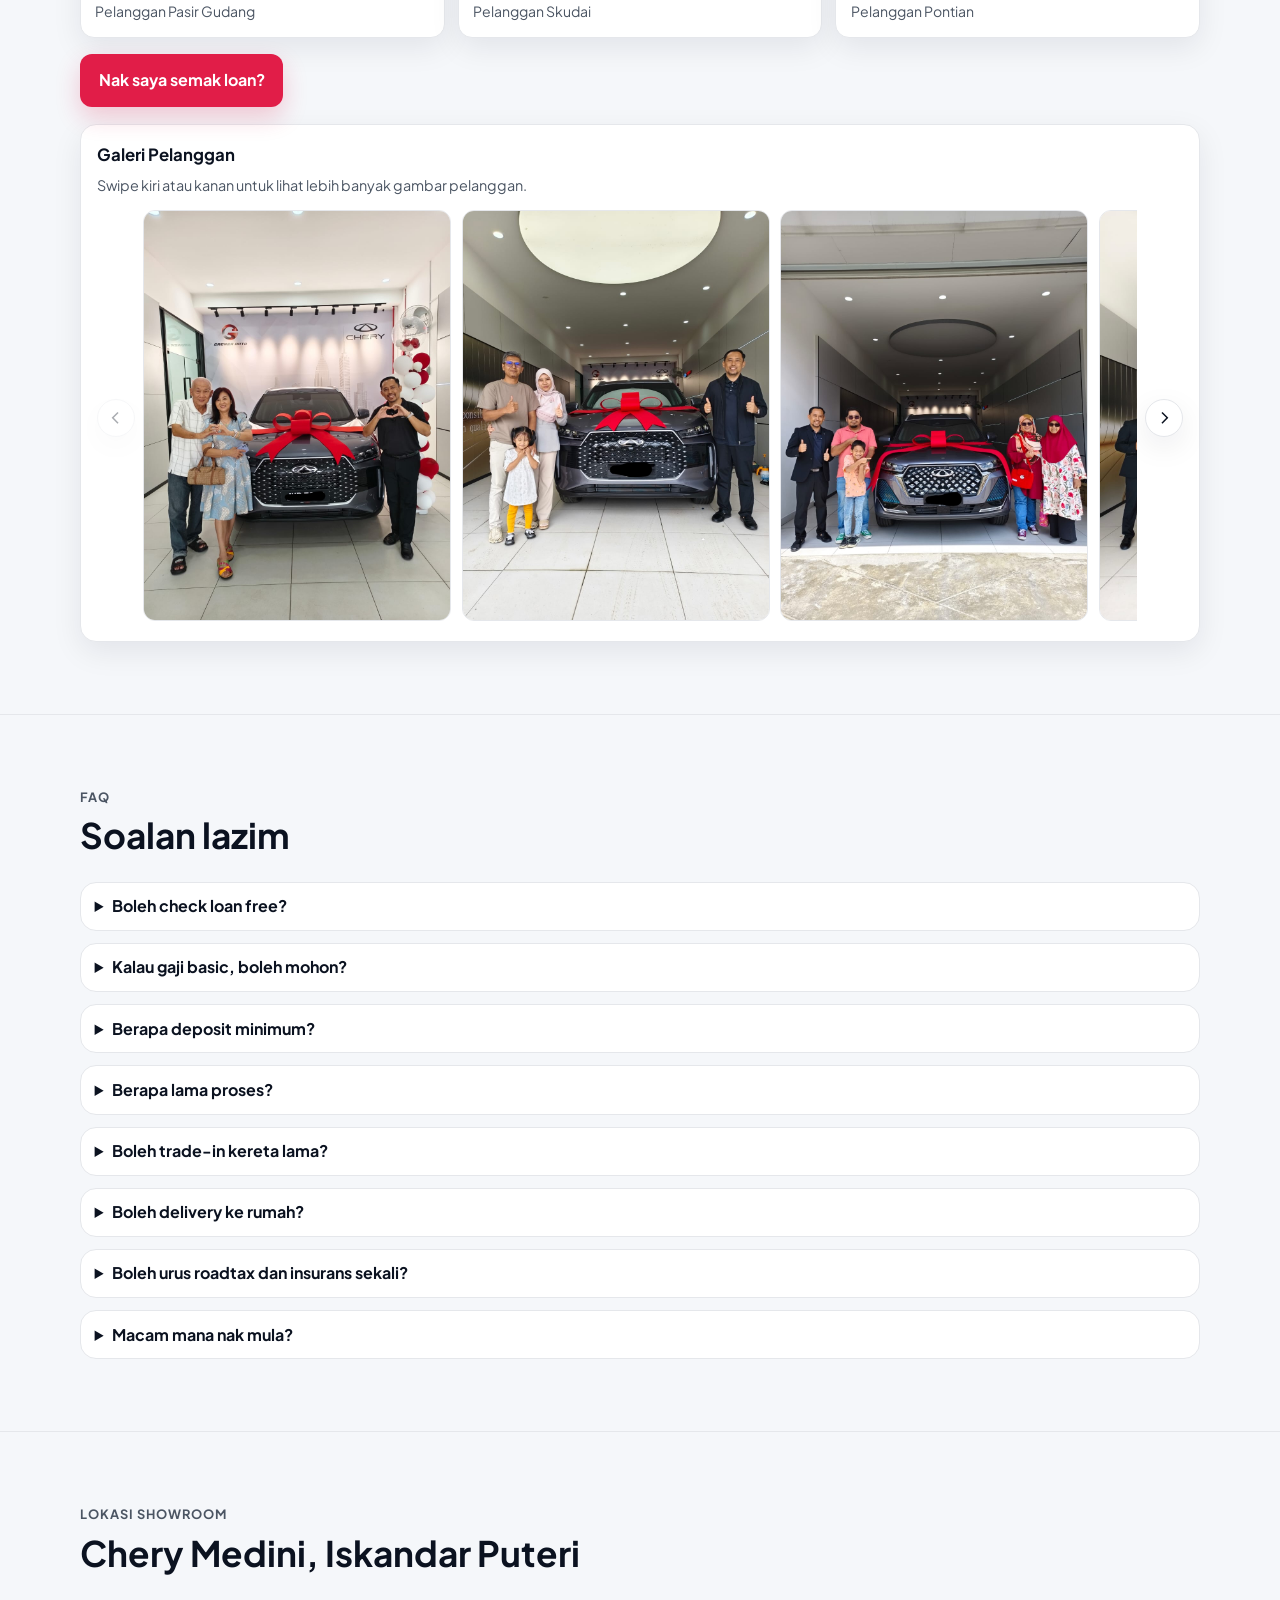
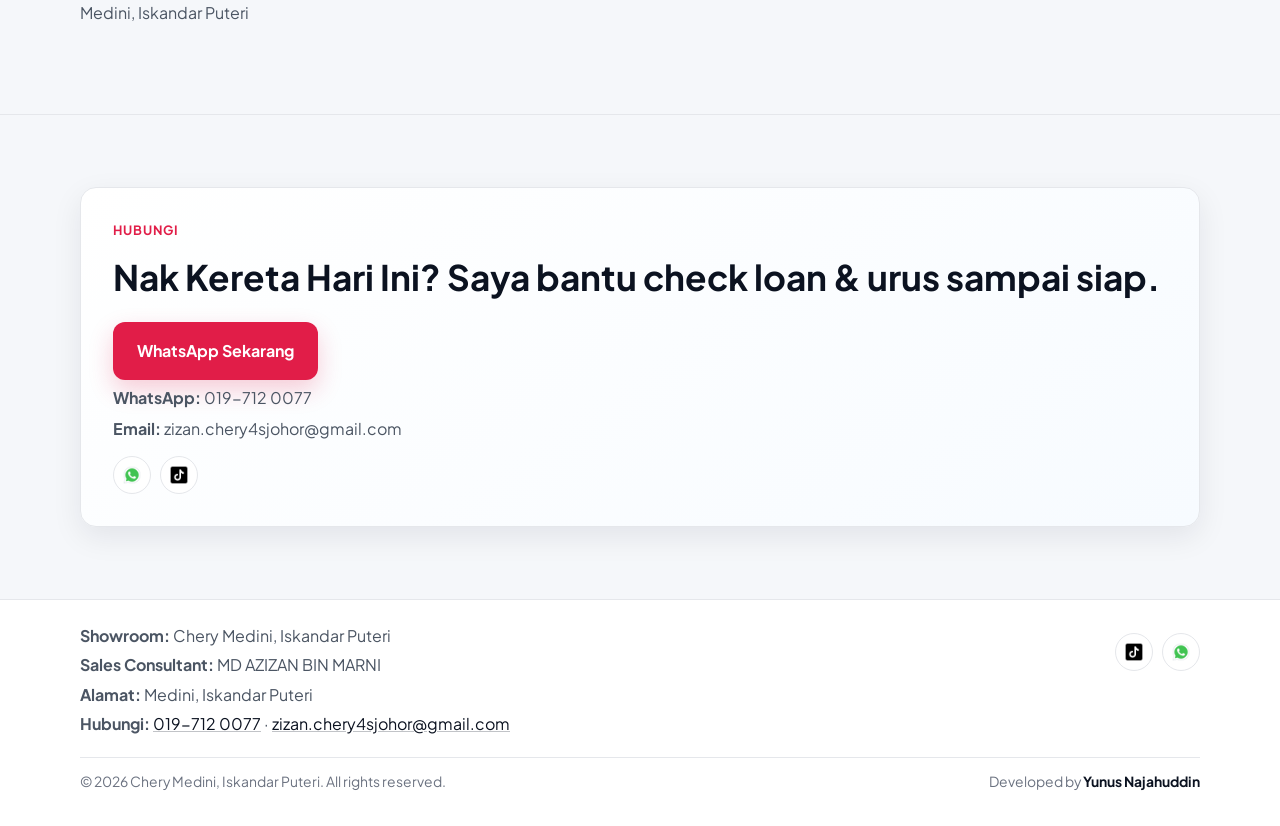
==== commit 22512d21: "update" ====
--- a/index.html
+++ b/index.html
@@ -131,7 +131,7 @@
           <div class="hero-media">
             <div class="hero-image-card">
               <img
-                src="/assets/herosection/Omoda-Tiggo-KV-Futuristic.png"
+                src="/assets/herosection/6390331579190346127849201.jpg"
                 alt="Kereta Chery premium di showroom"
                 width="800"
                 height="600"
@@ -272,7 +272,7 @@
                 pilih model yang sesuai dan urus proses pembelian dengan jelas dari awal.
               </p>
               <div class="about-stats" aria-label="Kelebihan utama Abg Zand">
-                <span>Lebih 15 Tahun</span>
+                <span>Lebih 15 Tahun +</span>
                 <span>Check Loan Free</span>
                 <span>Fast Response</span>
               </div>
@@ -537,9 +537,6 @@
                   <img src="/assets/customer/WhatsApp Image 2026-04-05 at 8.02.04 PM (1).jpeg" alt="Gambar pelanggan 2" loading="lazy" />
                 </figure>
                 <figure class="carousel-slide">
-                  <img src="/assets/customer/WhatsApp Image 2026-04-05 at 8.02.04 PM.jpeg" alt="Gambar pelanggan 3" loading="lazy" />
-                </figure>
-                <figure class="carousel-slide">
                   <img src="/assets/customer/WhatsApp Image 2026-04-05 at 8.02.05 PM.jpeg" alt="Gambar pelanggan 4" loading="lazy" />
                 </figure>
                 <figure class="carousel-slide">
@@ -549,16 +546,10 @@
                   <img src="/assets/customer/WhatsApp Image 2026-04-05 at 8.02.08 PM.jpeg" alt="Gambar pelanggan 6" loading="lazy" />
                 </figure>
                 <figure class="carousel-slide">
-                  <img src="/assets/customer/WhatsApp Image 2026-04-05 at 8.02.11 PM (1).jpeg" alt="Gambar pelanggan 7" loading="lazy" />
-                </figure>
-                <figure class="carousel-slide">
-                  <img src="/assets/customer/WhatsApp Image 2026-04-05 at 8.02.11 PM (2).jpeg" alt="Gambar pelanggan 8" loading="lazy" />
-                </figure>
-                <figure class="carousel-slide">
-                  <img src="/assets/customer/WhatsApp Image 2026-04-05 at 8.02.11 PM.jpeg" alt="Gambar pelanggan 9" loading="lazy" />
-                </figure>
-                <figure class="carousel-slide">
-                  <img src="/assets/customer/WhatsApp Image 2026-04-05 at 8.02.12 PM (1).jpeg" alt="Gambar pelanggan 10" loading="lazy" />
+                  <img src="/assets/customer/WhatsApp Image 2026-04-05 at 8.02.12 PM (1).jpeg" alt="Gambar pelanggan 8" loading="lazy" />
+                </figure>
+                <figure class="carousel-slide">
+                  <img src="/assets/customer/WhatsApp Image 2026-04-05 at 8.02.12 PM (3).jpeg" alt="Gambar pelanggan 10" loading="lazy" />
                 </figure>
                 <figure class="carousel-slide">
                   <img src="/assets/customer/WhatsApp Image 2026-04-05 at 8.02.12 PM.jpeg" alt="Gambar pelanggan 11" loading="lazy" />
--- a/styles.css
+++ b/styles.css
@@ -349,8 +349,9 @@
   width: 100%;
   height: 100%;
   object-fit: cover;
+  object-position: 20% 40%;
   transform: scale(2);
-  transform-origin: center;
+  transform-origin: 20% 40%;
 }
 
 .seller-name {
@@ -817,7 +818,9 @@
 .carousel-slide img {
   width: 100%;
   aspect-ratio: 3 / 4;
-  object-fit: cover;
+  object-fit: contain;
+  object-position: center;
+  background: #f3f4f6;
   border-radius: 0;
 }
 
